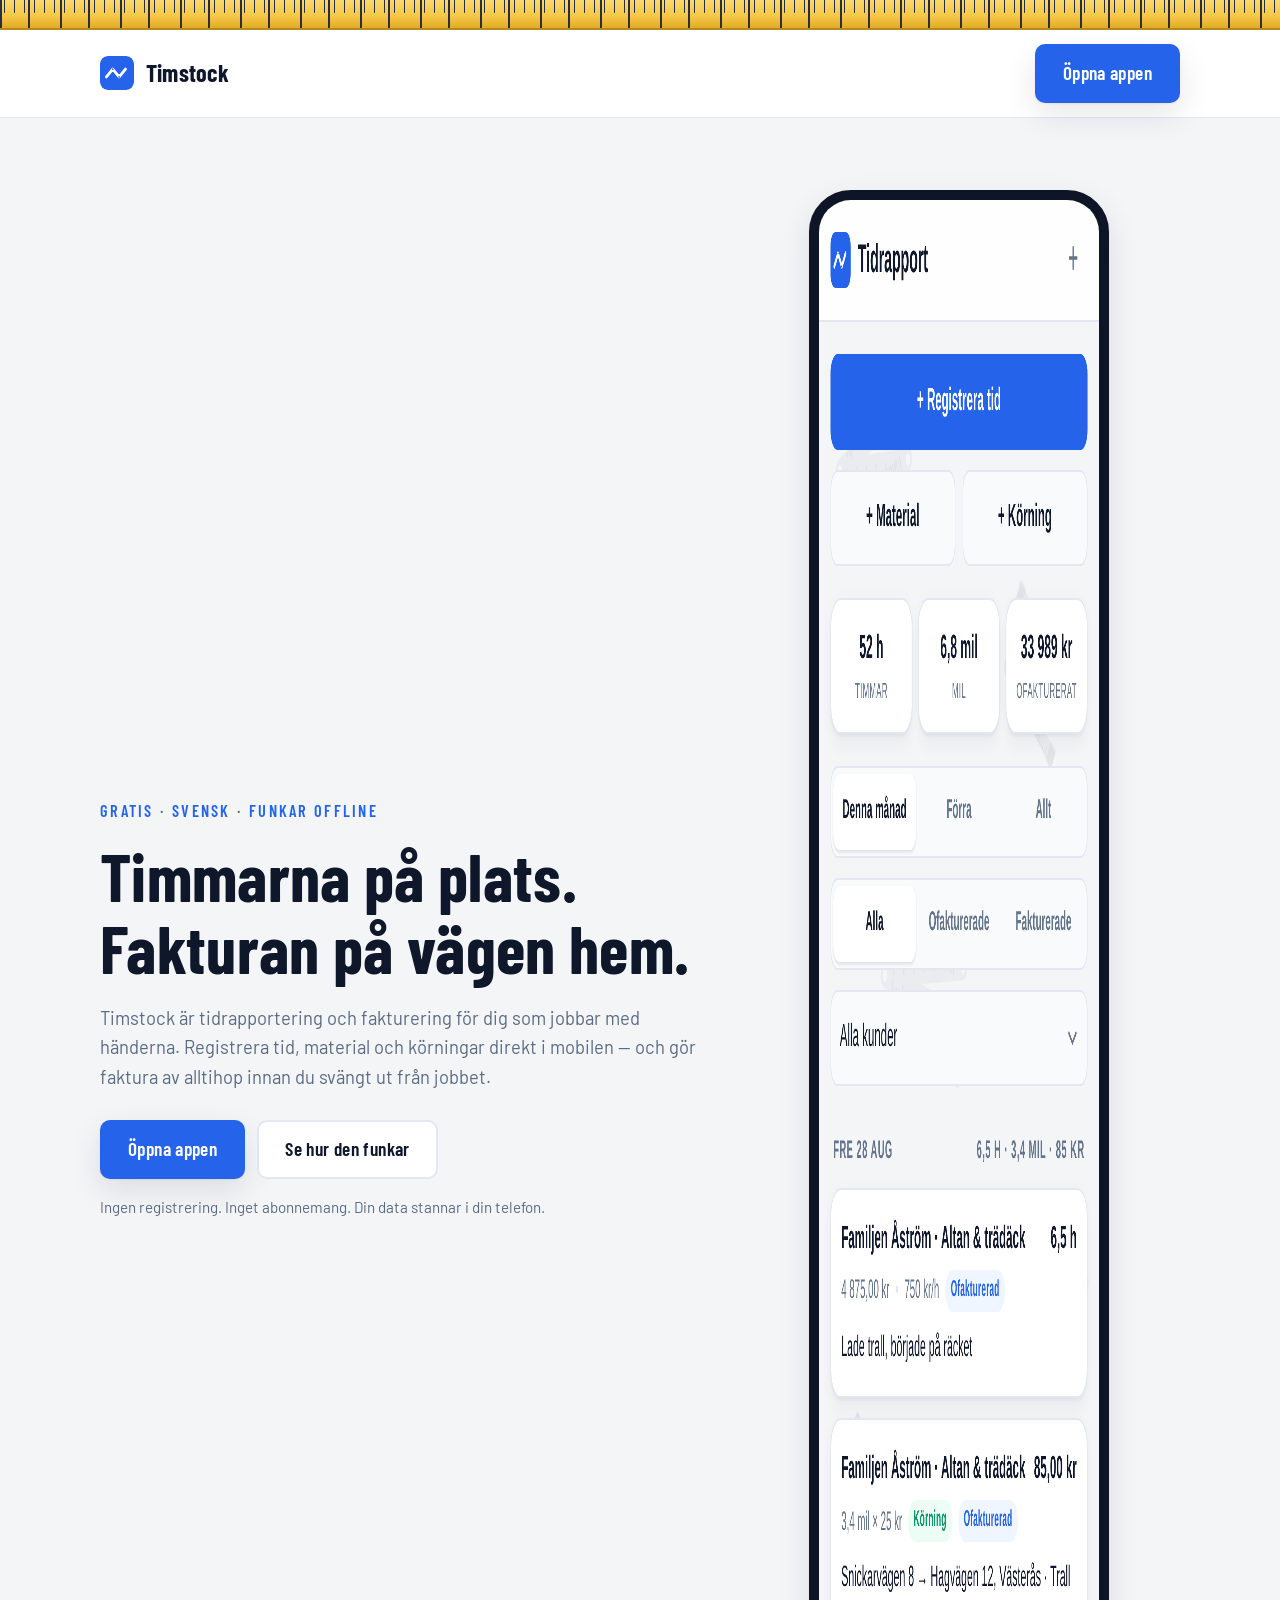
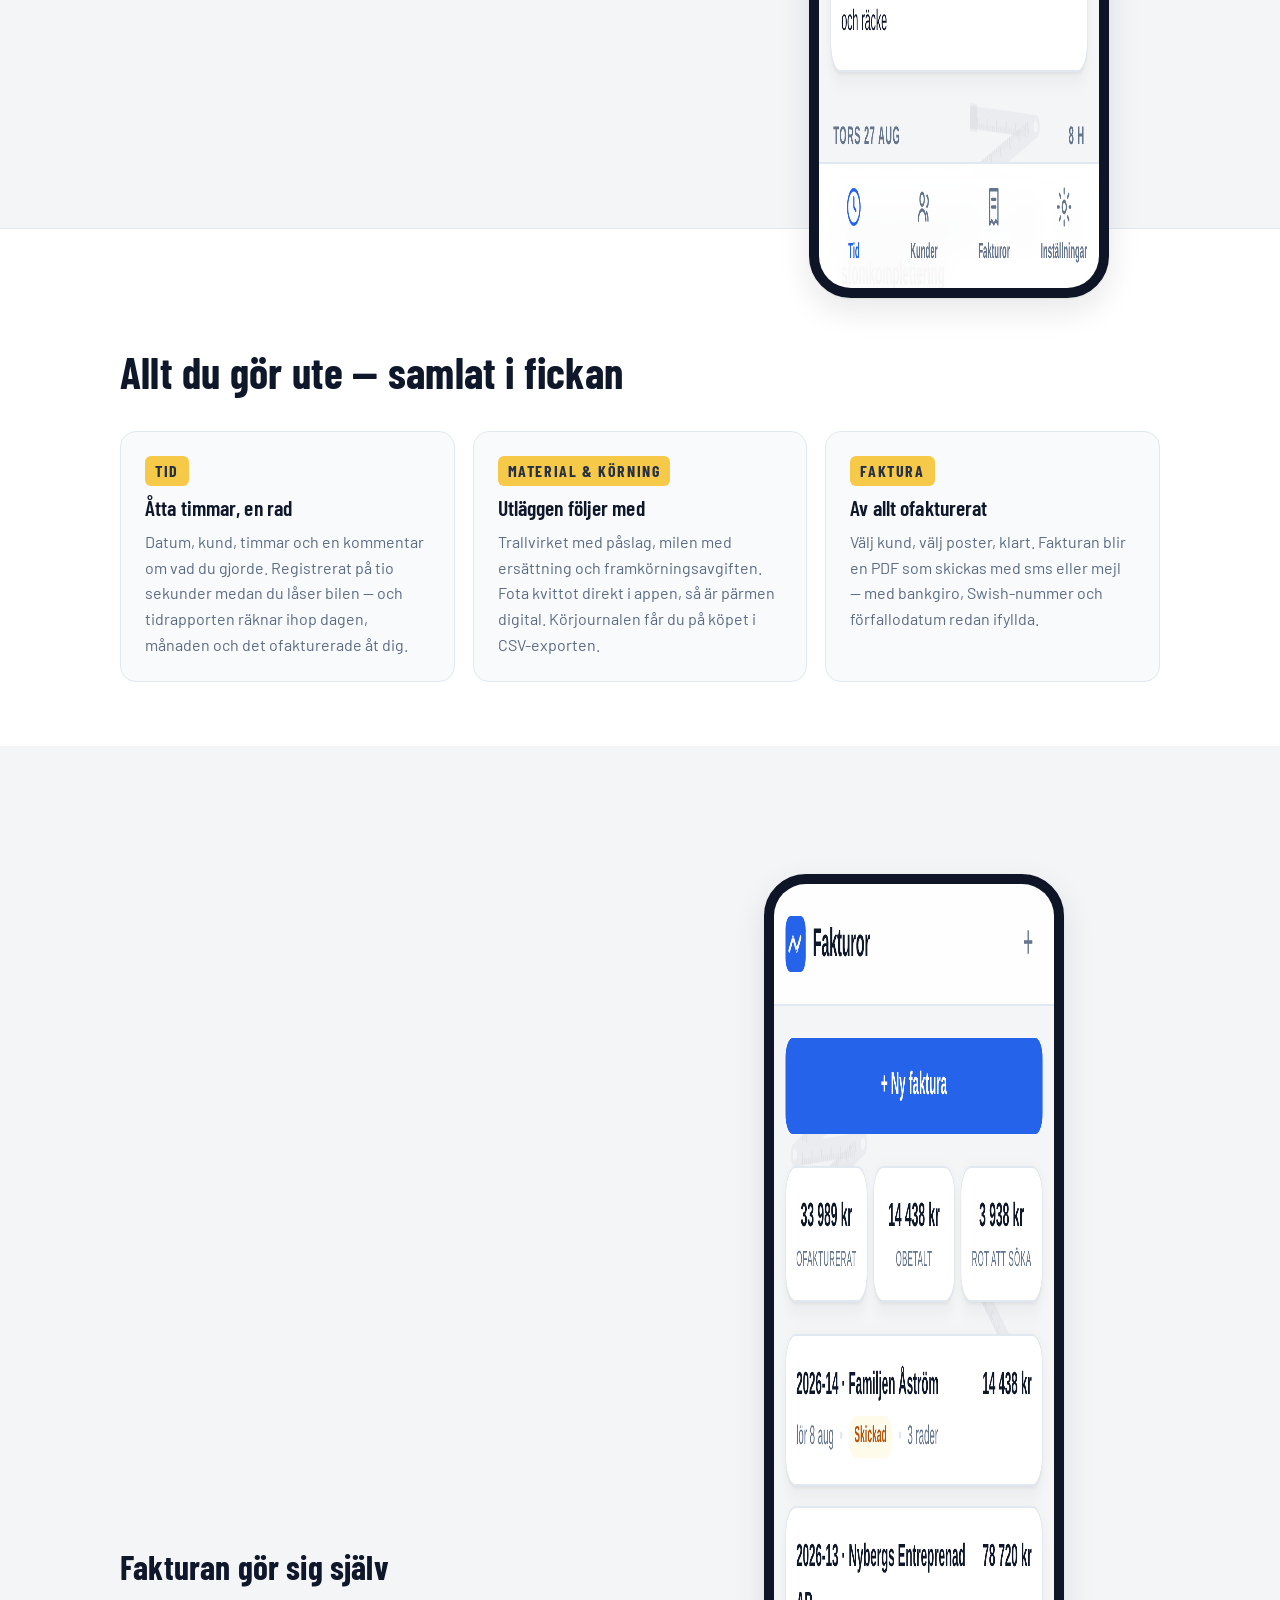
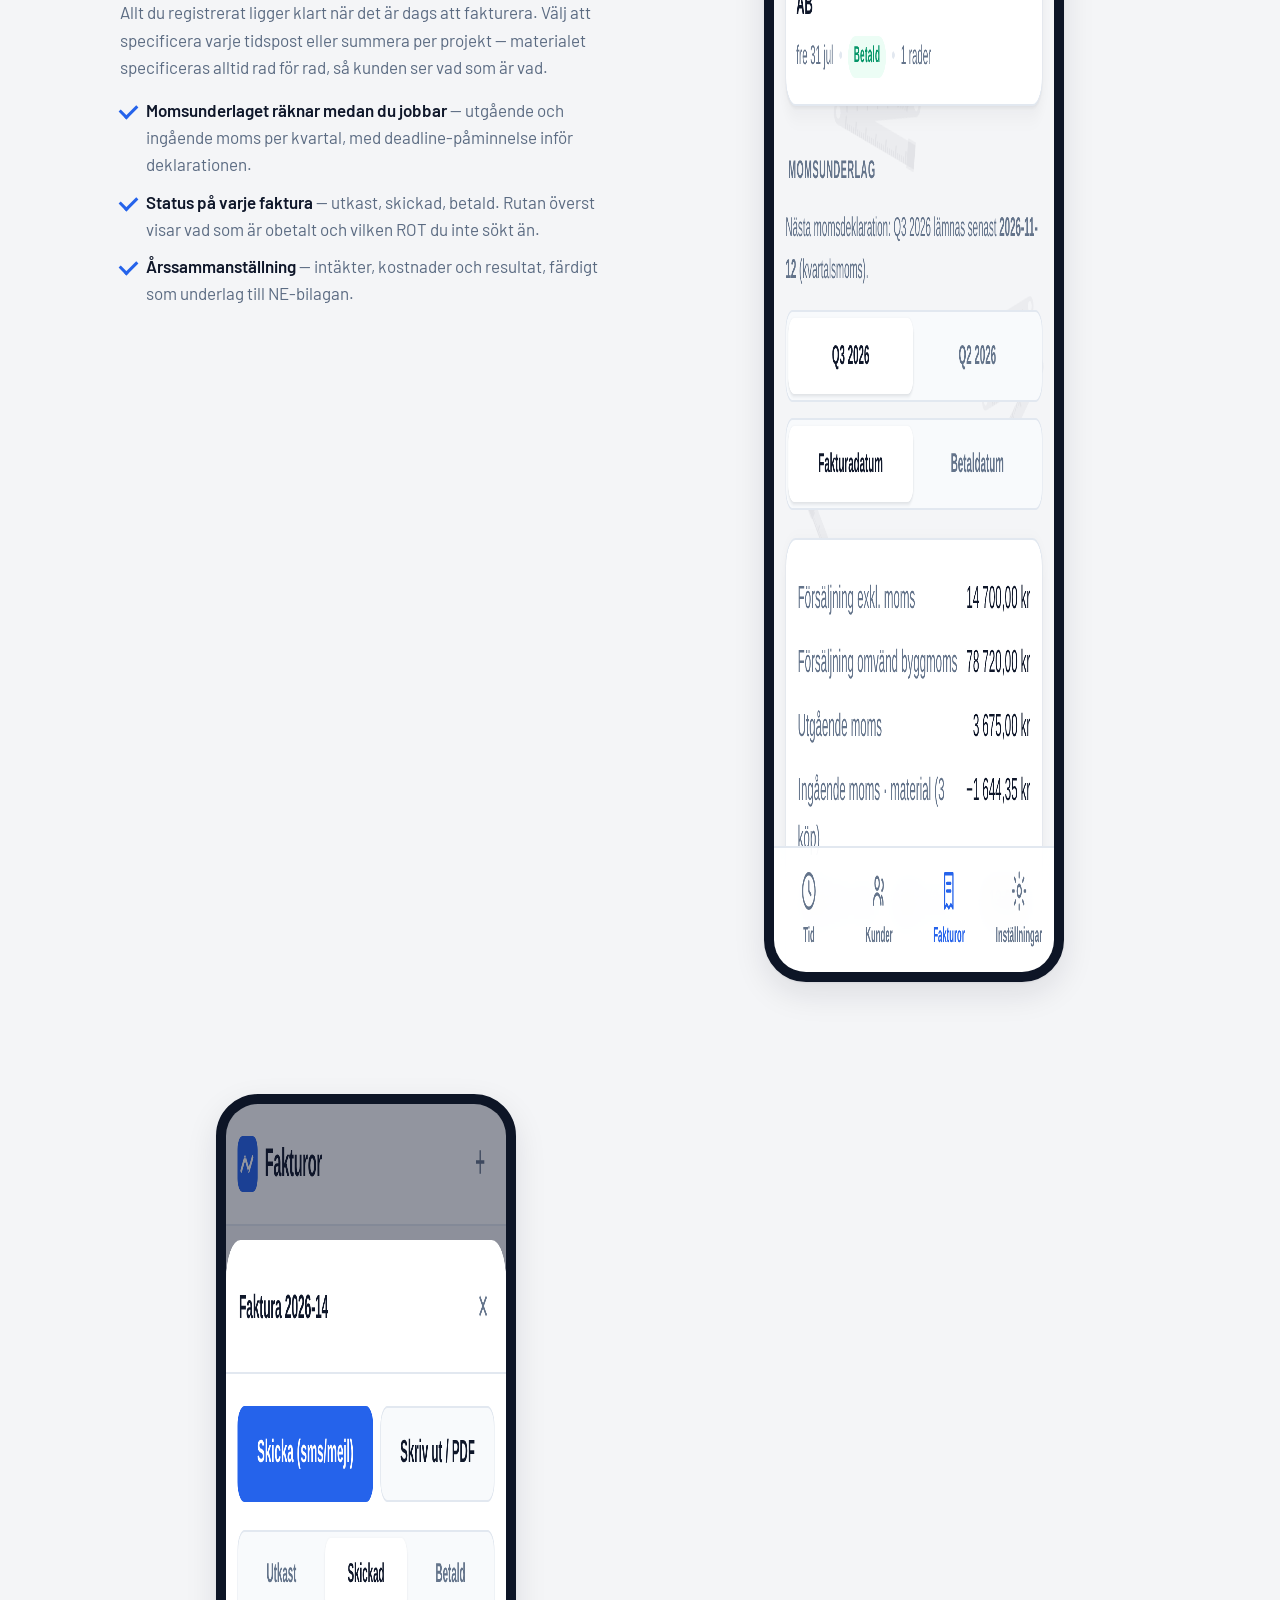
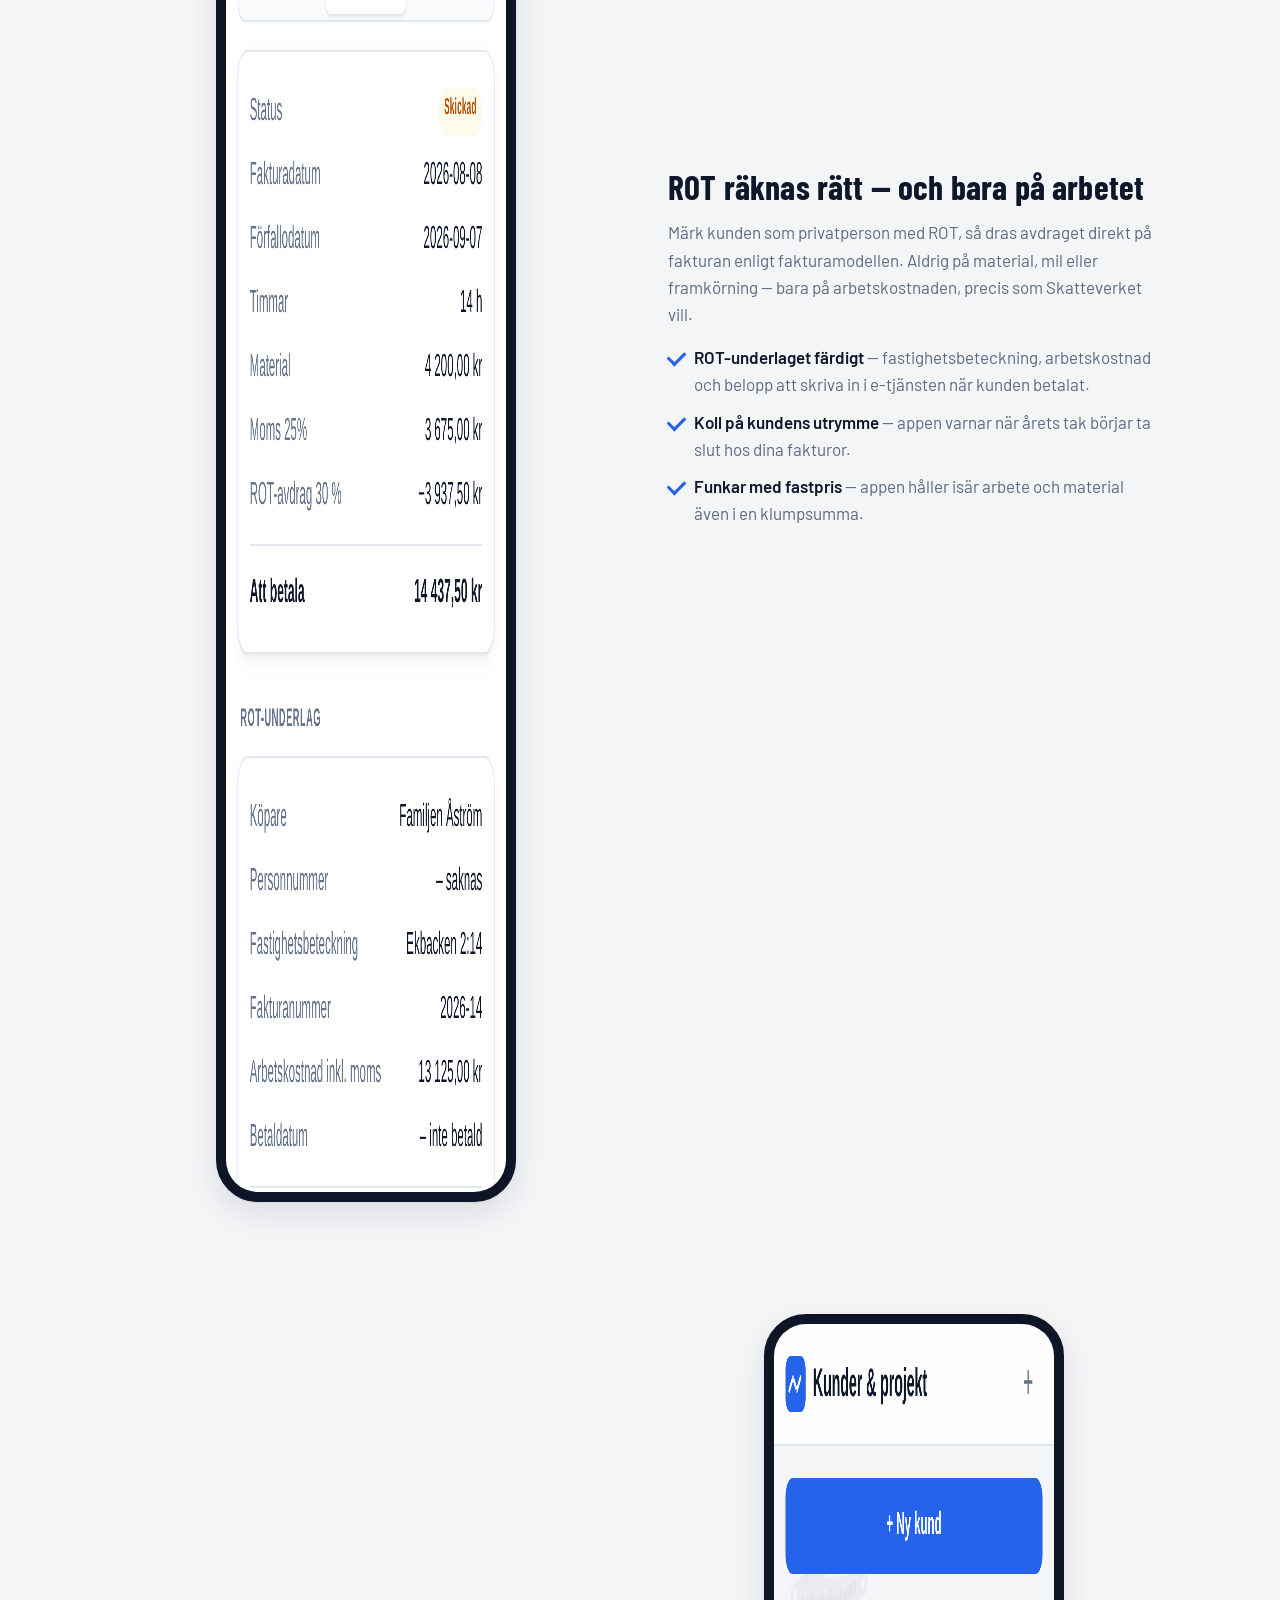
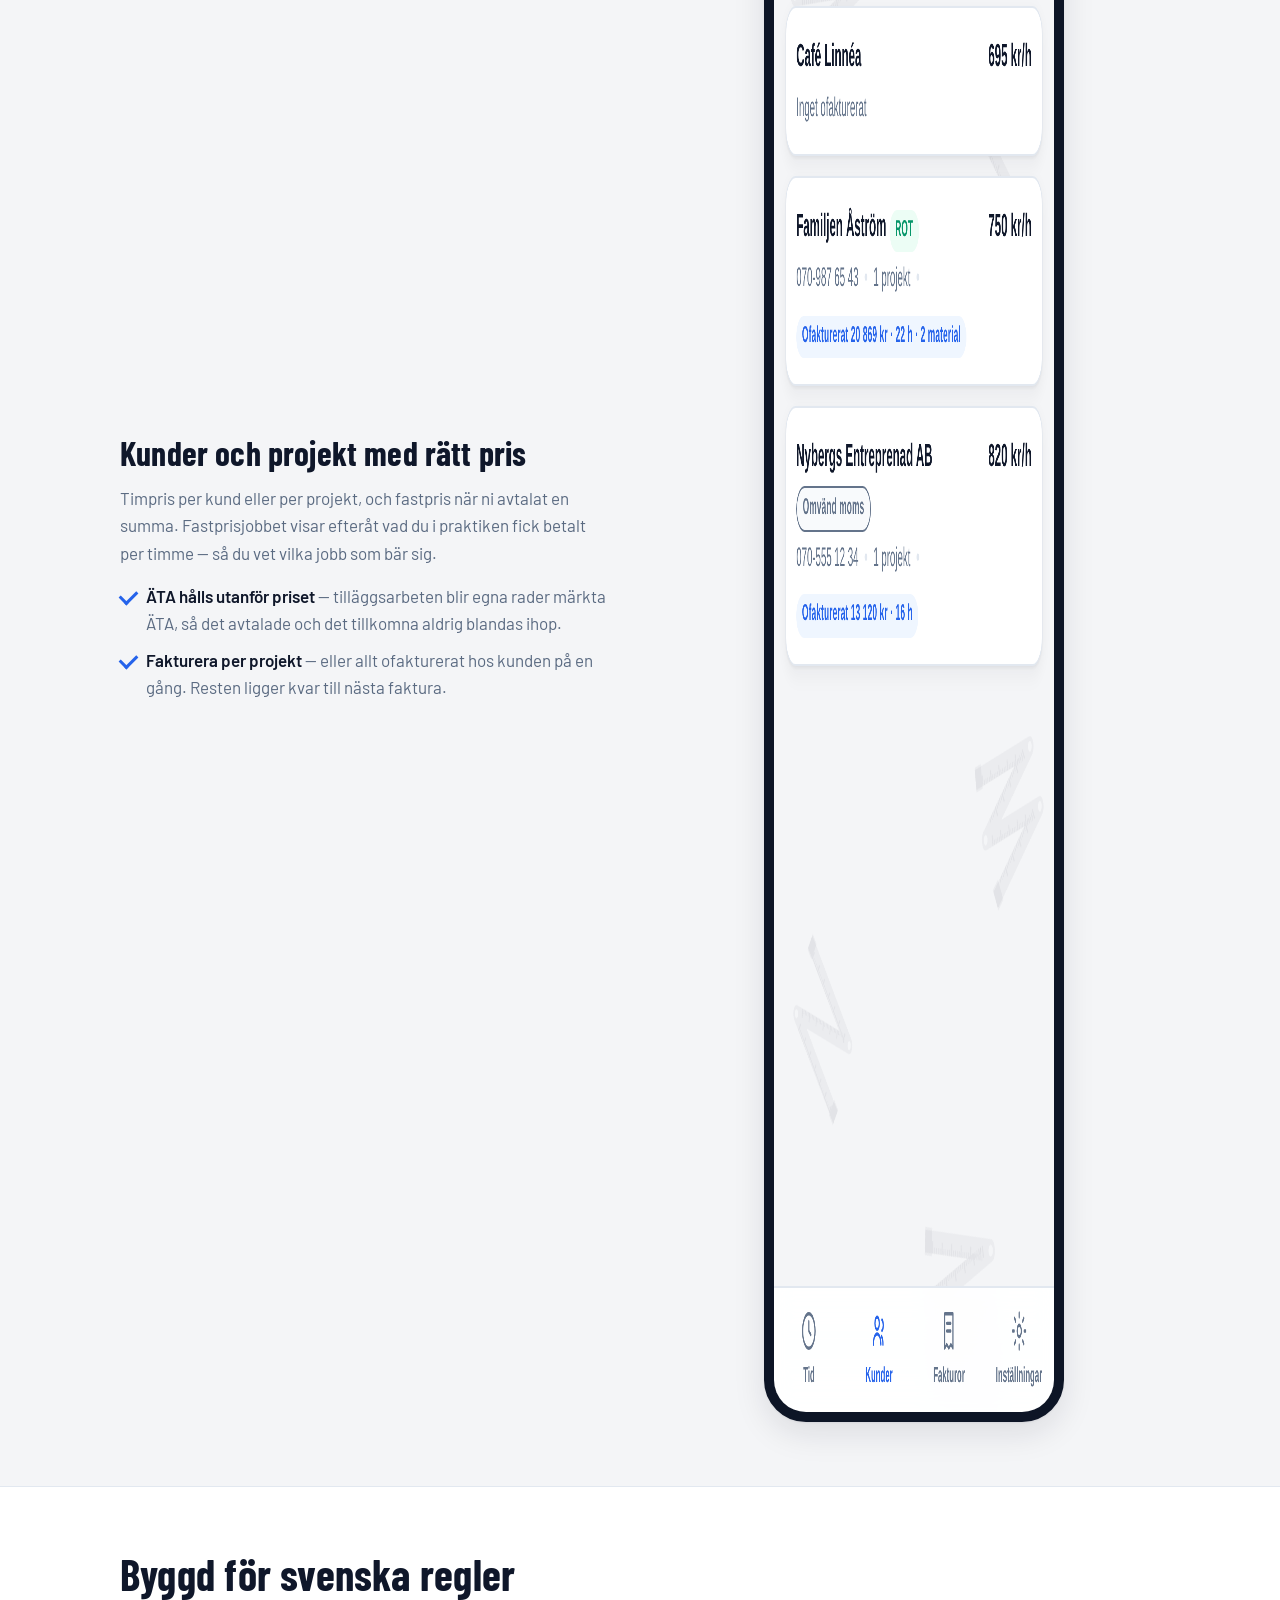
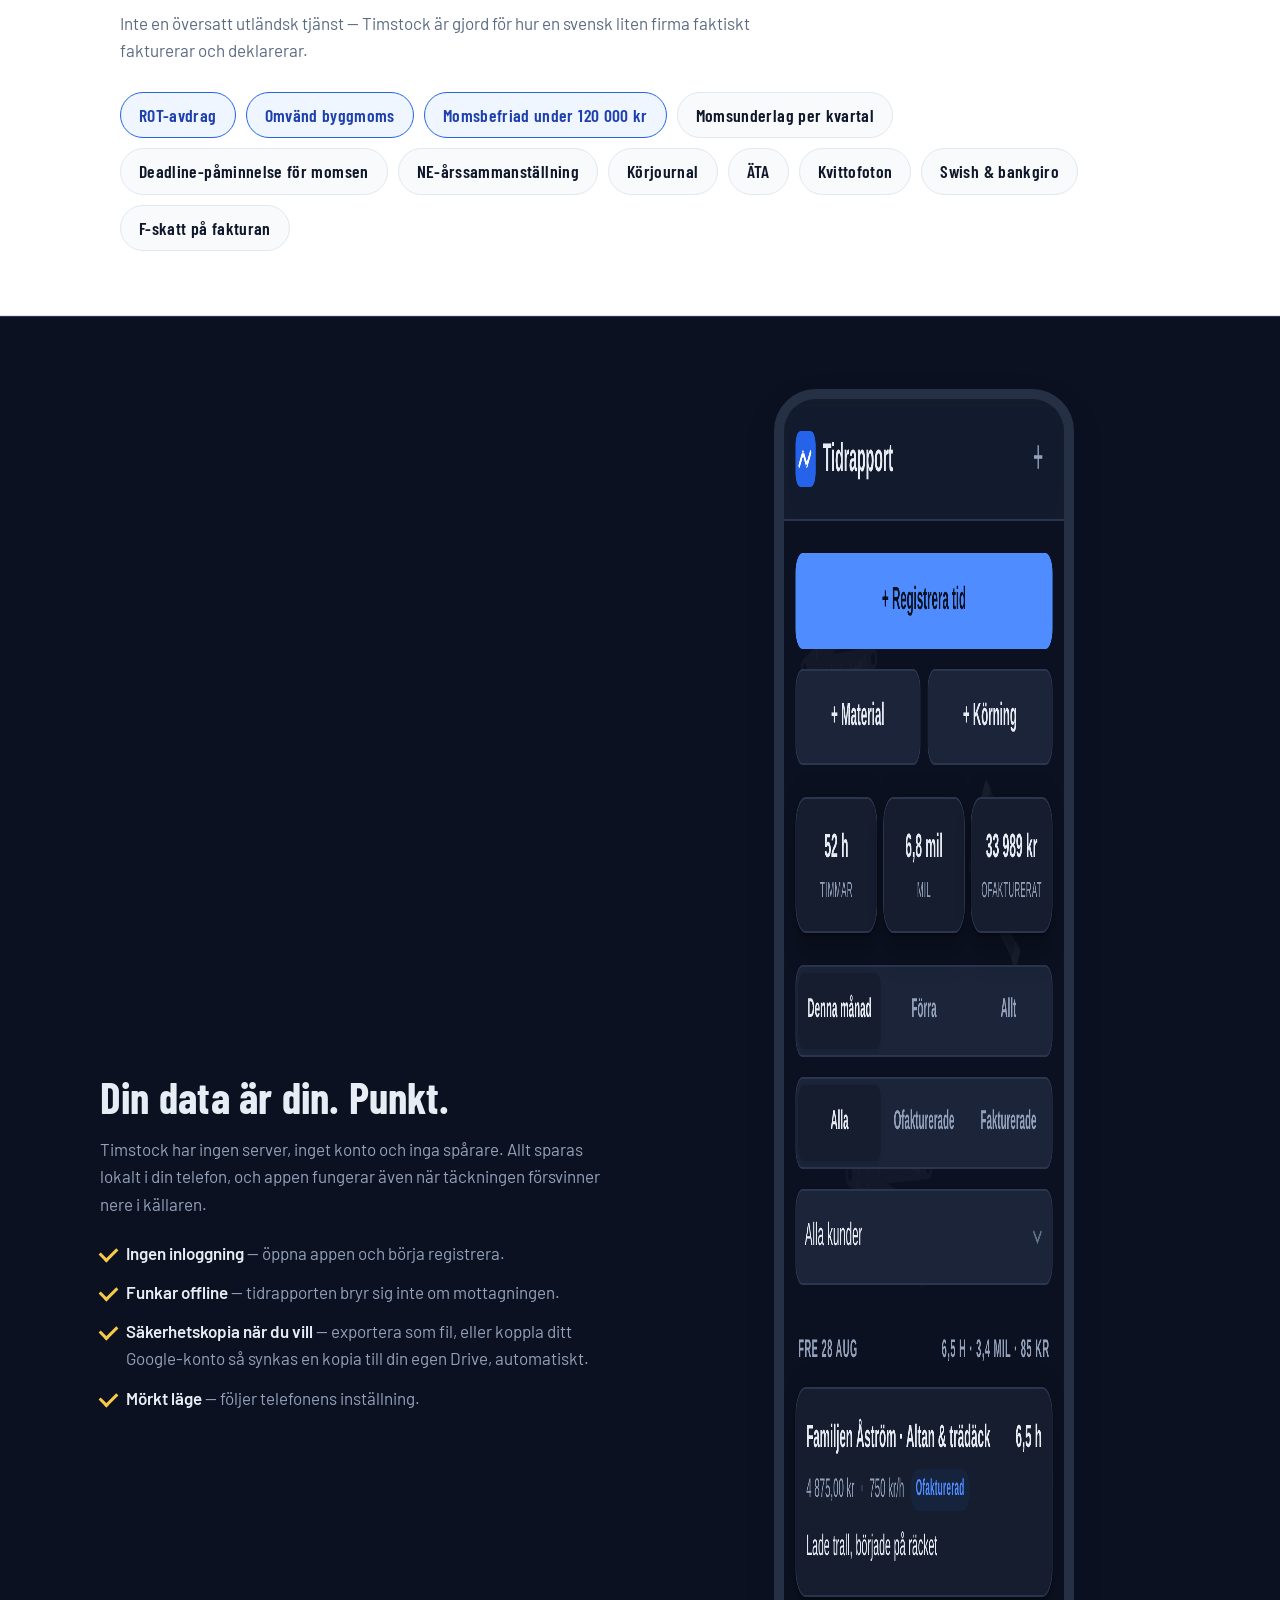
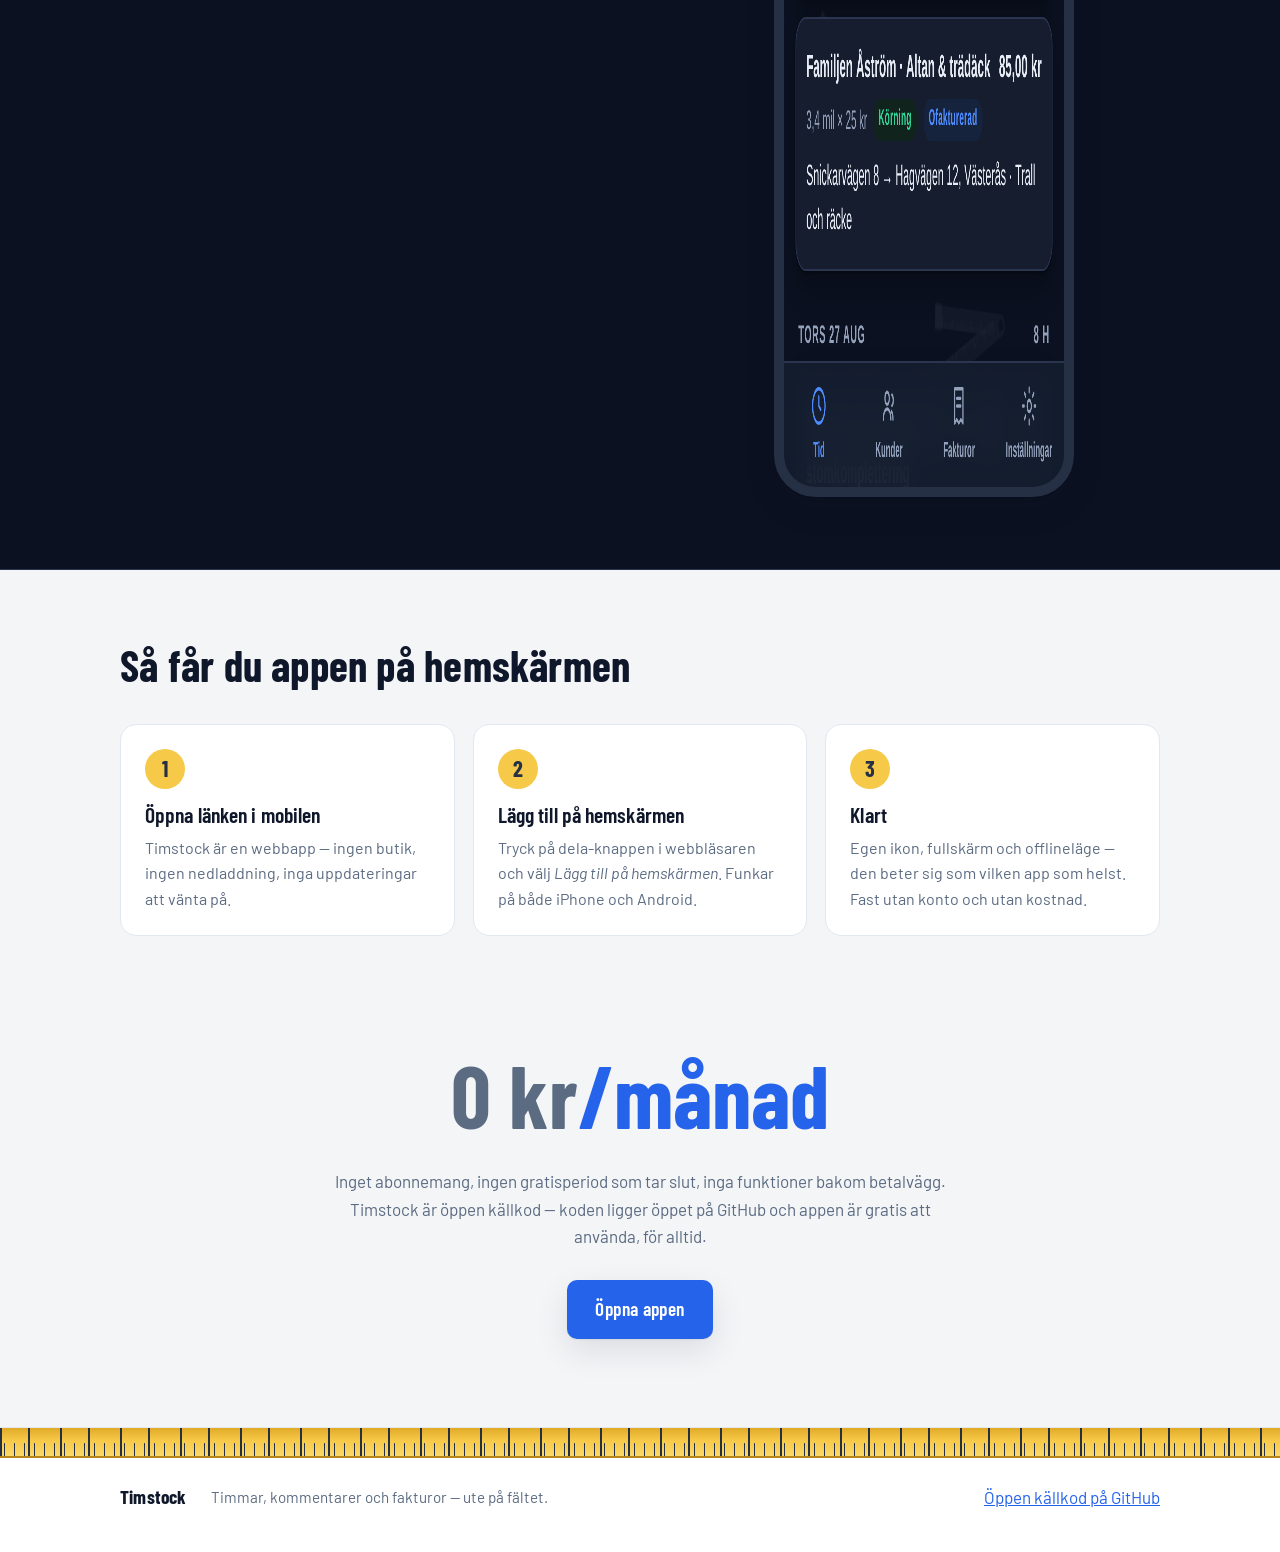
==== marknad/index.html @ a49c4c74 "Marknadssida med skarmdumpar och delningsbild Reklamsida i marknad/ med riktiga skarmdumpar av appen" ====
<!DOCTYPE html>
<html lang="sv">
<head>
<meta charset="utf-8">
<meta name="viewport" content="width=device-width, initial-scale=1">
<meta name="description" content="Timstock — gratis tidrapportering och fakturering för hantverkare. Tid, material, körningar och fakturor med ROT och omvänd byggmoms. Ingen server, ingen registrering.">
<!-- Byt till absolut URL när sidan hostas, t.ex. https://dittnamn.github.io/timstock/marknad/bilder/og.png -->
<meta property="og:title" content="Timstock — timmarna på plats, fakturan på vägen hem">
<meta property="og:description" content="Gratis tidrapportering och fakturering för hantverkare. ROT, omvänd byggmoms och momsunderlag inbyggt. Din data stannar hos dig.">
<meta property="og:image" content="bilder/og.png">
<title>Timstock — tid och faktura för hantverkare</title>
<link rel="icon" href="../icon.svg" type="image/svg+xml">
<link rel="stylesheet" href="https://fonts.googleapis.com/css2?family=Barlow+Condensed:wght@500;600;700&family=Barlow:ital,wght@0,400;0,500;0,600;1,400&display=swap">
<style>
:root {
  --paper: #f4f5f7;
  --surface: #ffffff;
  --surface-2: #f8fafc;
  --border: #e2e8f0;
  --ink: #0f172a;
  --muted: #5b6b82;
  --accent: #2563eb;
  --accent-deep: #1e40af;
  --accent-ink: #ffffff;
  --accent-soft: #eff6ff;
  --rule: #f7c948;      /* tumstocksgult */
  --rule-ink: #253045;  /* graderingen på tumstocken */
  --band: #0b1120;      /* mörka bandet, samma i båda teman */
  --band-ink: #e7ecf5;
  --band-muted: #93a1bb;
  --band-border: #2a3550;
  --shadow: 0 1px 2px rgba(15,23,42,.06), 0 12px 32px rgba(15,23,42,.10);
}
@media (prefers-color-scheme: dark) {
  :root:not([data-theme="light"]) {
    --paper: #0b1120;
    --surface: #151d2e;
    --surface-2: #1b2438;
    --border: #2a3550;
    --ink: #e7ecf5;
    --muted: #93a1bb;
    --accent: #4f8cff;
    --accent-deep: #7faaff;
    --accent-ink: #06101f;
    --accent-soft: #16233d;
    --shadow: 0 1px 2px rgba(0,0,0,.4), 0 12px 32px rgba(0,0,0,.35);
  }
}
:root[data-theme="dark"] {
  --paper: #0b1120;
  --surface: #151d2e;
  --surface-2: #1b2438;
  --border: #2a3550;
  --ink: #e7ecf5;
  --muted: #93a1bb;
  --accent: #4f8cff;
  --accent-deep: #7faaff;
  --accent-ink: #06101f;
  --accent-soft: #16233d;
  --shadow: 0 1px 2px rgba(0,0,0,.4), 0 12px 32px rgba(0,0,0,.35);
}

* { box-sizing: border-box; }
html { scroll-behavior: smooth; }
body {
  margin: 0;
  background: var(--paper);
  color: var(--ink);
  font: 17px/1.6 "Barlow", -apple-system, "Segoe UI", Roboto, "Helvetica Neue", Arial, sans-serif;
  -webkit-font-smoothing: antialiased;
}
img { max-width: 100%; display: block; }
a { color: var(--accent); }

h1, h2, h3 {
  font-family: "Barlow Condensed", "Arial Narrow", sans-serif;
  line-height: 1.08;
  letter-spacing: .005em;
  margin: 0;
  text-wrap: balance;
}
h1 { font-size: clamp(2.6rem, 7vw, 4.2rem); font-weight: 700; }
h2 { font-size: clamp(1.9rem, 4.5vw, 2.7rem); font-weight: 700; }
h3 { font-size: 1.35rem; font-weight: 600; }
p { margin: 0; }

.wrap { max-width: 1080px; margin: 0 auto; padding: 0 20px; }

/* Tumstocken: gult band med gradering — mm-streck, längre var femte, längst var tionde. */
.rule {
  height: 30px;
  background:
    repeating-linear-gradient(90deg, var(--rule-ink) 0 2px, transparent 2px 60px),
    repeating-linear-gradient(90deg, transparent 0 28px, var(--rule-ink) 28px 30px, transparent 30px 60px),
    repeating-linear-gradient(90deg, transparent 0 4px, var(--rule-ink) 4px 5px, transparent 5px 10px),
    linear-gradient(180deg, #fbd968, var(--rule) 55%, #e0ab27);
  background-size: auto 100%, auto 100%, auto 46%, auto 100%;
  background-repeat: repeat-x;
  background-position: 0 0, 0 0, 0 0, 0 0;
  border-bottom: 2px solid #b8871a;
}
.rule.flip { transform: scaleY(-1); border-bottom: 0; border-top: 2px solid #b8871a; }

/* ---------- Sidhuvud ---------- */
.top { border-bottom: 1px solid var(--border); background: var(--surface); }
.top-row { display: flex; align-items: center; gap: 12px; padding: 14px 0; }
.top-row img { width: 34px; height: 34px; border-radius: 8px; }
.brand {
  font-family: "Barlow Condensed", sans-serif;
  font-size: 1.5rem; font-weight: 700; letter-spacing: .01em;
}
.top-row .btn { margin-left: auto; }

/* ---------- Knappar ---------- */
.btn {
  display: inline-block;
  font-family: "Barlow Condensed", sans-serif;
  font-size: 1.2rem; font-weight: 600; letter-spacing: .02em;
  padding: 12px 26px;
  border-radius: 10px;
  border: 2px solid transparent;
  text-decoration: none;
  transition: transform .12s ease, box-shadow .12s ease;
}
.btn:hover { transform: translateY(-1px); }
.btn:focus-visible { outline: 3px solid var(--rule); outline-offset: 2px; }
.btn-primary { background: var(--accent); color: var(--accent-ink); box-shadow: var(--shadow); }
.btn-ghost { border-color: var(--border); color: var(--ink); background: var(--surface); }

/* ---------- Hjälte ---------- */
.hero-grid {
  display: grid; gap: 40px; align-items: center;
  padding: 56px 0 24px;
}
@media (min-width: 880px) {
  .hero-grid { grid-template-columns: 1.15fr .85fr; padding: 72px 0 0; }
}
.eyebrow {
  font-family: "Barlow Condensed", sans-serif;
  font-weight: 600; font-size: 1.02rem; letter-spacing: .14em;
  text-transform: uppercase; color: var(--accent);
  margin-bottom: 14px;
}
.eyebrow .dot { color: var(--muted); padding: 0 6px; }
.hero p.lead { margin: 20px 0 28px; font-size: 1.15rem; color: var(--muted); max-width: 34em; }
.hero .cta { display: flex; flex-wrap: wrap; gap: 12px; align-items: center; }
.smallprint { margin-top: 16px; font-size: .95rem; color: var(--muted); }

/* Telefonram */
.phone {
  width: min(300px, 78vw);
  border-radius: 42px;
  border: 10px solid #0d1526;
  background: #0d1526;
  box-shadow: var(--shadow);
  overflow: hidden;
  margin: 0 auto;
}
.phone img { width: 100%; }
.hero .phone { position: relative; z-index: 2; margin-bottom: -70px; }
@media (max-width: 879px) { .hero .phone { margin-bottom: -50px; } }

/* ---------- Tre kort ---------- */
.trio { background: var(--surface); border-top: 1px solid var(--border); padding: 120px 0 64px; }
.trio-grid { display: grid; gap: 18px; margin-top: 36px; }
@media (min-width: 720px) { .trio-grid { grid-template-columns: repeat(3, 1fr); } }
.card {
  background: var(--surface-2);
  border: 1px solid var(--border);
  border-radius: 16px;
  padding: 24px;
  display: grid; gap: 10px; align-content: start;
}
.card .num {
  font-family: "Barlow Condensed", sans-serif;
  font-weight: 700; font-size: 1rem; letter-spacing: .1em;
  color: var(--rule-ink);
  background: var(--rule);
  border-radius: 6px;
  padding: 2px 10px;
  width: max-content;
}
.card p { color: var(--muted); font-size: 1rem; }

/* ---------- Funktionsblock ---------- */
.features { padding: 72px 0 8px; }
.feature {
  display: grid; gap: 32px; align-items: center;
  padding: 40px 0;
}
@media (min-width: 880px) {
  .feature { grid-template-columns: 1fr 1fr; gap: 56px; padding: 56px 0; }
  .feature.swap .feature-copy { order: 2; }
}
.feature h3 { font-size: clamp(1.6rem, 3.5vw, 2.1rem); font-weight: 700; }
.feature p { margin-top: 14px; color: var(--muted); }
.feature ul { margin: 16px 0 0; padding: 0; list-style: none; display: grid; gap: 10px; }
.feature li { padding-left: 26px; position: relative; color: var(--muted); }
.feature li strong { color: var(--ink); font-weight: 600; }
.feature li::before {
  content: "";
  position: absolute; left: 0; top: .42em;
  width: 14px; height: 8px;
  border-left: 3px solid var(--accent);
  border-bottom: 3px solid var(--accent);
  transform: rotate(-45deg);
}

/* ---------- Regel-chips ---------- */
.rules-strip { background: var(--surface); border-top: 1px solid var(--border); border-bottom: 1px solid var(--border); padding: 64px 0; }
.rules-strip p.sub { color: var(--muted); margin-top: 12px; max-width: 40em; }
.chips { display: flex; flex-wrap: wrap; gap: 10px; margin-top: 28px; }
.chip {
  font-family: "Barlow Condensed", sans-serif;
  font-size: 1.1rem; font-weight: 600; letter-spacing: .02em;
  border: 1.5px solid var(--border);
  background: var(--surface-2);
  border-radius: 999px;
  padding: 8px 18px;
}
.chip.hot { background: var(--accent-soft); border-color: var(--accent); color: var(--accent-deep); }

/* ---------- Mörka bandet: integritet ---------- */
.band {
  background: var(--band); color: var(--band-ink); overflow: hidden;
  border-top: 1px solid var(--band-border); border-bottom: 1px solid var(--band-border);
}
.band-grid { display: grid; gap: 40px; align-items: center; padding: 72px 0; }
@media (min-width: 880px) { .band-grid { grid-template-columns: 1fr 1fr; gap: 56px; } }
.band h2 { color: var(--band-ink); }
.band p { color: var(--band-muted); margin-top: 16px; }
.band ul { margin: 22px 0 0; padding: 0; list-style: none; display: grid; gap: 12px; }
.band li { padding-left: 26px; position: relative; color: var(--band-muted); }
.band li strong { color: var(--band-ink); font-weight: 600; }
.band li::before {
  content: "";
  position: absolute; left: 0; top: .42em;
  width: 14px; height: 8px;
  border-left: 3px solid var(--rule);
  border-bottom: 3px solid var(--rule);
  transform: rotate(-45deg);
}
.band .phone { border-color: #253045; background: #253045; }

/* ---------- Installation ---------- */
.install { padding: 72px 0; }
.steps { display: grid; gap: 18px; margin-top: 36px; counter-reset: steg; }
@media (min-width: 720px) { .steps { grid-template-columns: repeat(3, 1fr); } }
.step {
  counter-increment: steg;
  background: var(--surface);
  border: 1px solid var(--border);
  border-radius: 16px;
  padding: 24px;
}
.step::before {
  content: counter(steg);
  display: grid; place-items: center;
  width: 40px; height: 40px;
  border-radius: 50%;
  background: var(--rule);
  color: var(--rule-ink);
  font-family: "Barlow Condensed", sans-serif;
  font-size: 1.4rem; font-weight: 700;
  margin-bottom: 14px;
}
.step h3 { margin-bottom: 8px; }
.step p { color: var(--muted); font-size: 1rem; }

/* ---------- Pris ---------- */
.price { text-align: center; padding: 24px 0 88px; }
.price .big {
  font-family: "Barlow Condensed", sans-serif;
  font-size: clamp(3.4rem, 10vw, 5.5rem); font-weight: 700; line-height: 1;
}
.price .big span { color: var(--accent); }
.price p { color: var(--muted); max-width: 36em; margin: 18px auto 30px; }

/* ---------- Sidfot ---------- */
footer { border-top: 1px solid var(--border); background: var(--surface); padding: 0 0 40px; }
.foot-row { display: flex; flex-wrap: wrap; gap: 10px 24px; align-items: center; }
.foot-row .brand { font-size: 1.2rem; }
footer p { color: var(--muted); font-size: .95rem; }
footer .git { margin-left: auto; }

@media (prefers-reduced-motion: reduce) {
  html { scroll-behavior: auto; }
  .btn { transition: none; }
}
</style>
</head>
<body>

<div class="rule" aria-hidden="true"></div>

<header class="top">
  <div class="wrap top-row">
    <img src="../icon.svg" alt="">
    <span class="brand">Timstock</span>
    <a class="btn btn-primary" href="../index.html">Öppna appen</a>
  </div>
</header>

<section class="hero">
  <div class="wrap hero-grid">
    <div>
      <p class="eyebrow">Gratis<span class="dot">·</span>Svensk<span class="dot">·</span>Funkar offline</p>
      <h1>Timmarna på plats.<br>Fakturan på vägen hem.</h1>
      <p class="lead">Timstock är tidrapportering och fakturering för dig som jobbar
      med händerna. Registrera tid, material och körningar direkt i mobilen —
      och gör faktura av alltihop innan du svängt ut från jobbet.</p>
      <div class="cta">
        <a class="btn btn-primary" href="../index.html">Öppna appen</a>
        <a class="btn btn-ghost" href="#funktioner">Se hur den funkar</a>
      </div>
      <p class="smallprint">Ingen registrering. Inget abonnemang. Din data stannar i din telefon.</p>
    </div>
    <div class="phone">
      <img src="bilder/tidrapport.png" alt="Tidrapporten i Timstock: dagens poster med timmar, körning och summeringar" width="780" height="1688">
    </div>
  </div>
</section>

<section class="trio" id="funktioner">
  <div class="wrap">
    <h2>Allt du gör ute — samlat i fickan</h2>
    <div class="trio-grid">
      <div class="card">
        <span class="num">TID</span>
        <h3>Åtta timmar, en rad</h3>
        <p>Datum, kund, timmar och en kommentar om vad du gjorde. Registrerat på
        tio sekunder medan du låser bilen — och tidrapporten räknar ihop dagen,
        månaden och det ofakturerade åt dig.</p>
      </div>
      <div class="card">
        <span class="num">MATERIAL &amp; KÖRNING</span>
        <h3>Utläggen följer med</h3>
        <p>Trallvirket med påslag, milen med ersättning och framkörningsavgiften.
        Fota kvittot direkt i appen, så är pärmen digital. Körjournalen får du
        på köpet i CSV-exporten.</p>
      </div>
      <div class="card">
        <span class="num">FAKTURA</span>
        <h3>Av allt ofakturerat</h3>
        <p>Välj kund, välj poster, klart. Fakturan blir en PDF som skickas med
        sms eller mejl — med bankgiro, Swish-nummer och förfallodatum redan
        ifyllda.</p>
      </div>
    </div>
  </div>
</section>

<section class="features">
  <div class="wrap">

    <div class="feature">
      <div class="feature-copy">
        <h3>Fakturan gör sig själv</h3>
        <p>Allt du registrerat ligger klart när det är dags att fakturera. Välj
        att specificera varje tidspost eller summera per projekt — materialet
        specificeras alltid rad för rad, så kunden ser vad som är vad.</p>
        <ul>
          <li><strong>Momsunderlaget räknar medan du jobbar</strong> — utgående och
          ingående moms per kvartal, med deadline-påminnelse inför deklarationen.</li>
          <li><strong>Status på varje faktura</strong> — utkast, skickad, betald.
          Rutan överst visar vad som är obetalt och vilken ROT du inte sökt än.</li>
          <li><strong>Årssammanställning</strong> — intäkter, kostnader och resultat,
          färdigt som underlag till NE-bilagan.</li>
        </ul>
      </div>
      <div class="phone">
        <img src="bilder/fakturor.png" alt="Fakturalistan i Timstock med status, obetalt och momsunderlag per kvartal" width="780" height="1688">
      </div>
    </div>

    <div class="feature swap">
      <div class="feature-copy">
        <h3>ROT räknas rätt — och bara på arbetet</h3>
        <p>Märk kunden som privatperson med ROT, så dras avdraget direkt på
        fakturan enligt fakturamodellen. Aldrig på material, mil eller
        framkörning — bara på arbetskostnaden, precis som Skatteverket vill.</p>
        <ul>
          <li><strong>ROT-underlaget färdigt</strong> — fastighetsbeteckning,
          arbetskostnad och belopp att skriva in i e-tjänsten när kunden betalat.</li>
          <li><strong>Koll på kundens utrymme</strong> — appen varnar när årets
          tak börjar ta slut hos dina fakturor.</li>
          <li><strong>Funkar med fastpris</strong> — appen håller isär arbete och
          material även i en klumpsumma.</li>
        </ul>
      </div>
      <div class="phone">
        <img src="bilder/faktura-rot.png" alt="En ROT-faktura i Timstock med avdraget som egen rad och färdigt ROT-underlag" width="780" height="1688">
      </div>
    </div>

    <div class="feature">
      <div class="feature-copy">
        <h3>Kunder och projekt med rätt pris</h3>
        <p>Timpris per kund eller per projekt, och fastpris när ni avtalat en
        summa. Fastprisjobbet visar efteråt vad du i praktiken fick betalt per
        timme — så du vet vilka jobb som bär sig.</p>
        <ul>
          <li><strong>ÄTA hålls utanför priset</strong> — tilläggsarbeten blir egna
          rader märkta ÄTA, så det avtalade och det tillkomna aldrig blandas ihop.</li>
          <li><strong>Fakturera per projekt</strong> — eller allt ofakturerat hos
          kunden på en gång. Resten ligger kvar till nästa faktura.</li>
        </ul>
      </div>
      <div class="phone">
        <img src="bilder/kunder.png" alt="Kundlistan i Timstock med timpris, ROT-märkning och ofakturerat per kund" width="780" height="1688">
      </div>
    </div>

  </div>
</section>

<section class="rules-strip">
  <div class="wrap">
    <h2>Byggd för svenska regler</h2>
    <p class="sub">Inte en översatt utländsk tjänst — Timstock är gjord för hur en
    svensk liten firma faktiskt fakturerar och deklarerar.</p>
    <div class="chips">
      <span class="chip hot">ROT-avdrag</span>
      <span class="chip hot">Omvänd byggmoms</span>
      <span class="chip hot">Momsbefriad under 120&nbsp;000&nbsp;kr</span>
      <span class="chip">Momsunderlag per kvartal</span>
      <span class="chip">Deadline-påminnelse för momsen</span>
      <span class="chip">NE-årssammanställning</span>
      <span class="chip">Körjournal</span>
      <span class="chip">ÄTA</span>
      <span class="chip">Kvittofoton</span>
      <span class="chip">Swish &amp; bankgiro</span>
      <span class="chip">F-skatt på fakturan</span>
    </div>
  </div>
</section>

<section class="band">
  <div class="wrap band-grid">
    <div>
      <h2>Din data är din. Punkt.</h2>
      <p>Timstock har ingen server, inget konto och inga spårare. Allt sparas
      lokalt i din telefon, och appen fungerar även när täckningen försvinner
      nere i källaren.</p>
      <ul>
        <li><strong>Ingen inloggning</strong> — öppna appen och börja registrera.</li>
        <li><strong>Funkar offline</strong> — tidrapporten bryr sig inte om mottagningen.</li>
        <li><strong>Säkerhetskopia när du vill</strong> — exportera som fil, eller koppla
        ditt Google-konto så synkas en kopia till din egen Drive, automatiskt.</li>
        <li><strong>Mörkt läge</strong> — följer telefonens inställning.</li>
      </ul>
    </div>
    <div class="phone">
      <img src="bilder/tidrapport-mork.png" alt="Timstock i mörkt läge" width="780" height="1688">
    </div>
  </div>
</section>

<section class="install" id="installera">
  <div class="wrap">
    <h2>Så får du appen på hemskärmen</h2>
    <div class="steps">
      <div class="step">
        <h3>Öppna länken i mobilen</h3>
        <p>Timstock är en webbapp — ingen butik, ingen nedladdning, inga
        uppdateringar att vänta på.</p>
      </div>
      <div class="step">
        <h3>Lägg till på hemskärmen</h3>
        <p>Tryck på dela-knappen i webbläsaren och välj
        <em>Lägg till på hemskärmen</em>. Funkar på både iPhone och Android.</p>
      </div>
      <div class="step">
        <h3>Klart</h3>
        <p>Egen ikon, fullskärm och offlineläge — den beter sig som vilken app
        som helst. Fast utan konto och utan kostnad.</p>
      </div>
    </div>
  </div>
</section>

<section class="price">
  <div class="wrap">
    <p class="big">0 kr<span>/månad</span></p>
    <p>Inget abonnemang, ingen gratisperiod som tar slut, inga funktioner bakom
    betalvägg. Timstock är öppen källkod — koden ligger öppet på GitHub och
    appen är gratis att använda, för alltid.</p>
    <a class="btn btn-primary" href="../index.html">Öppna appen</a>
  </div>
</section>

<footer>
  <div class="rule flip" aria-hidden="true"></div>
  <div class="wrap foot-row" style="padding-top:24px">
    <span class="brand">Timstock</span>
    <p>Timmar, kommentarer och fakturor — ute på fältet.</p>
    <a class="git" href="https://github.com/fille382/timstock">Öppen källkod på GitHub</a>
  </div>
</footer>

</body>
</html>
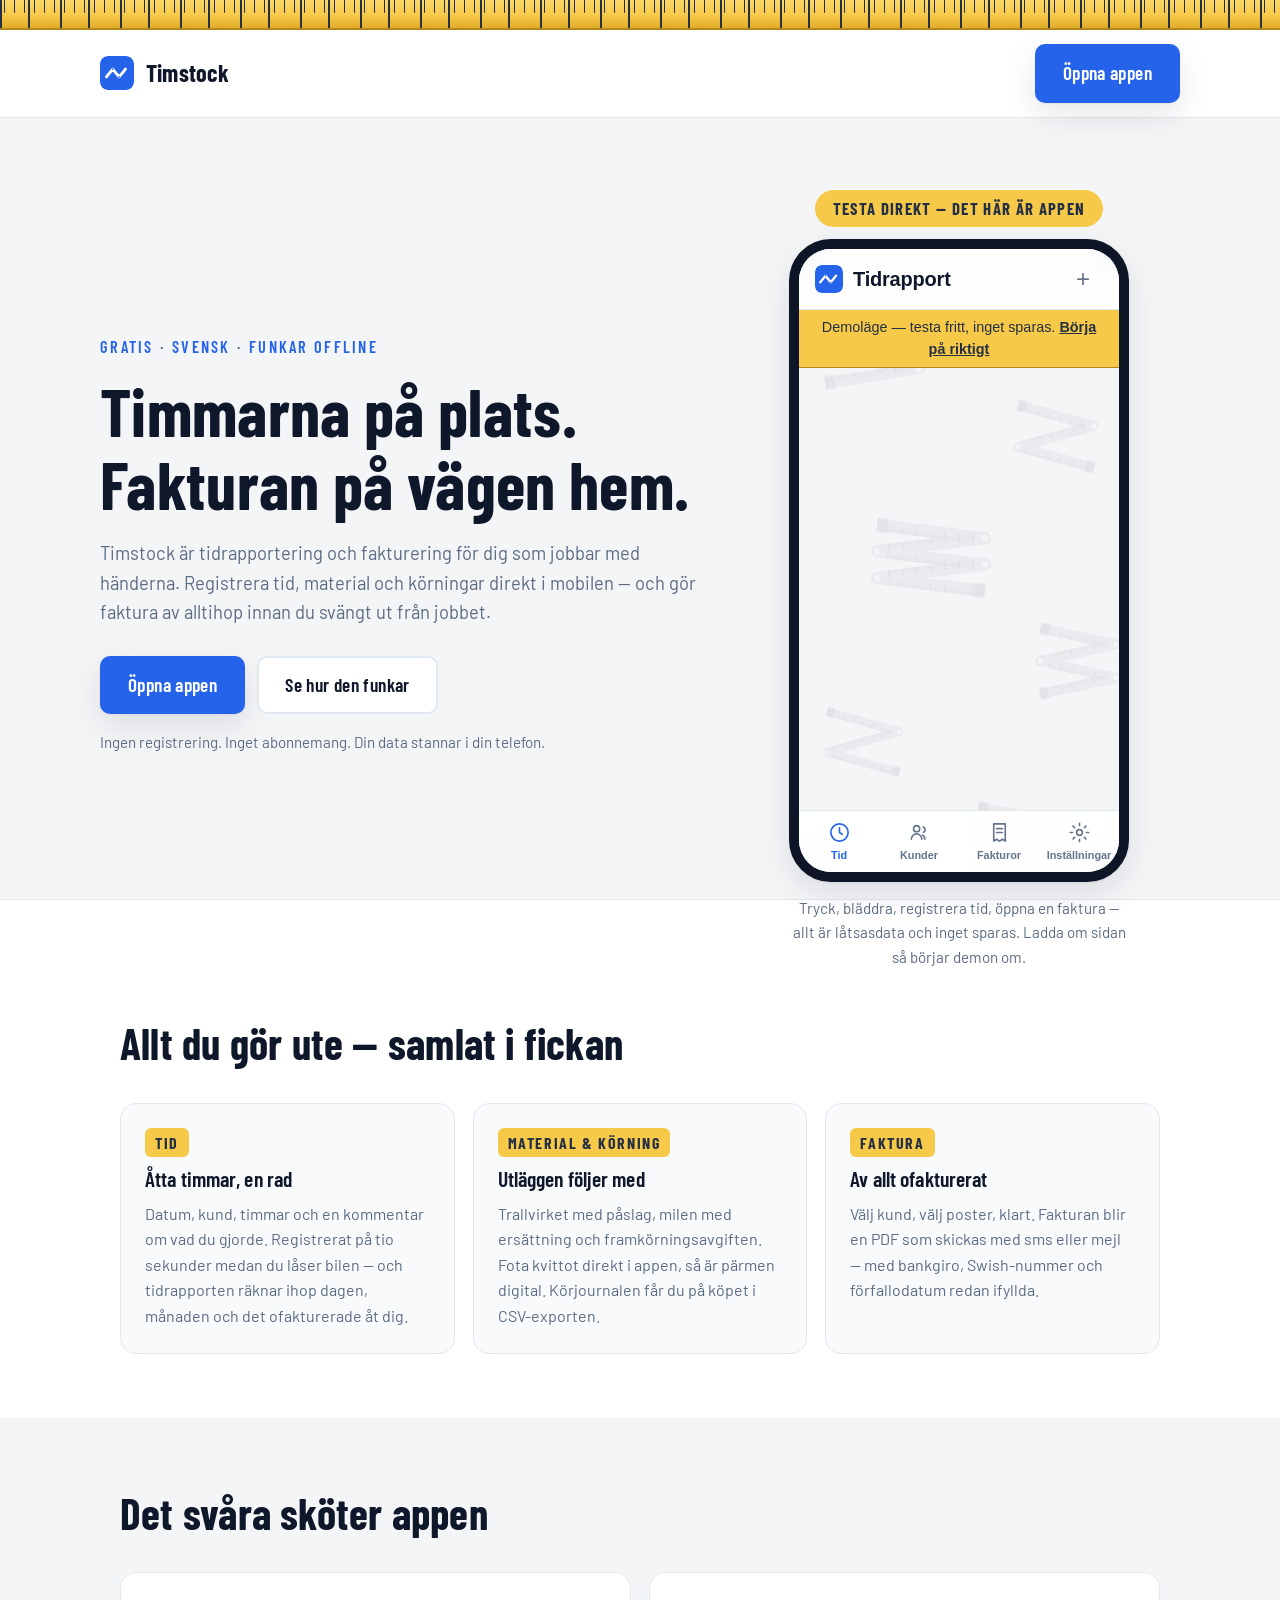
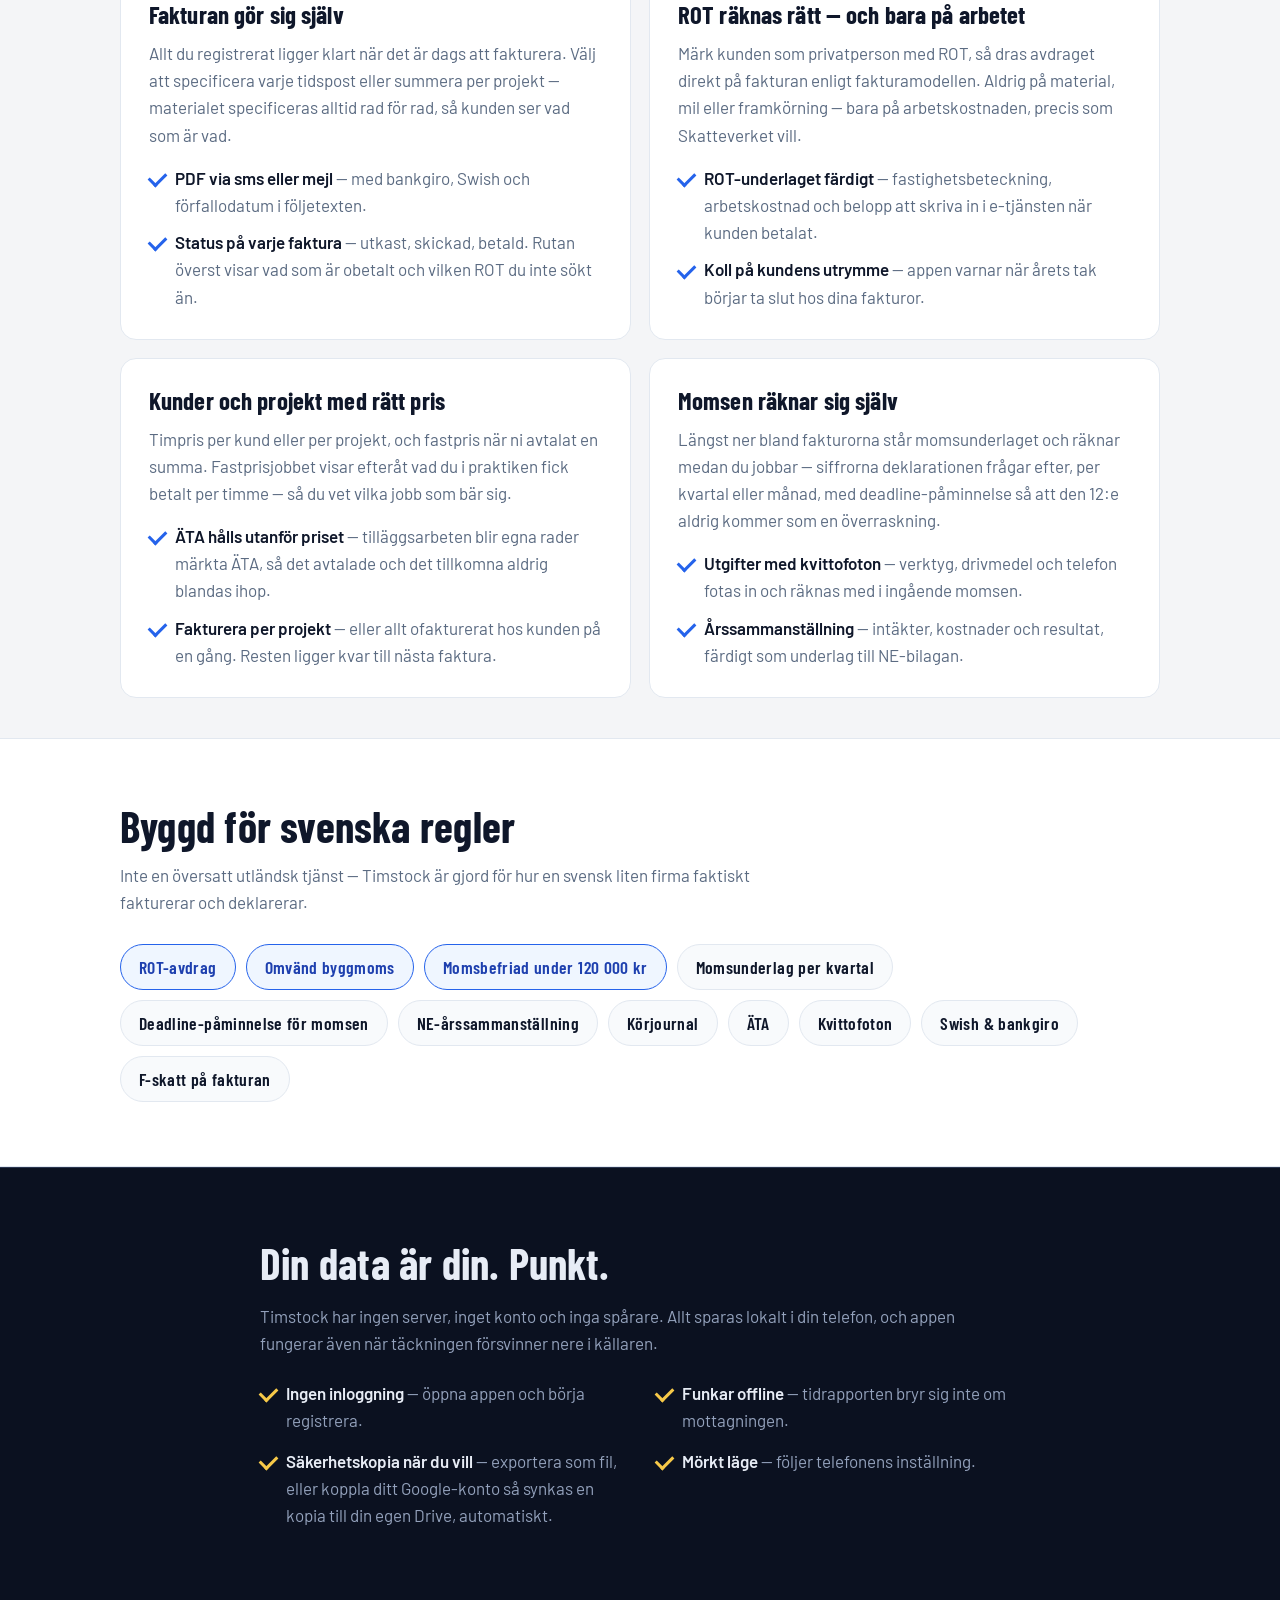
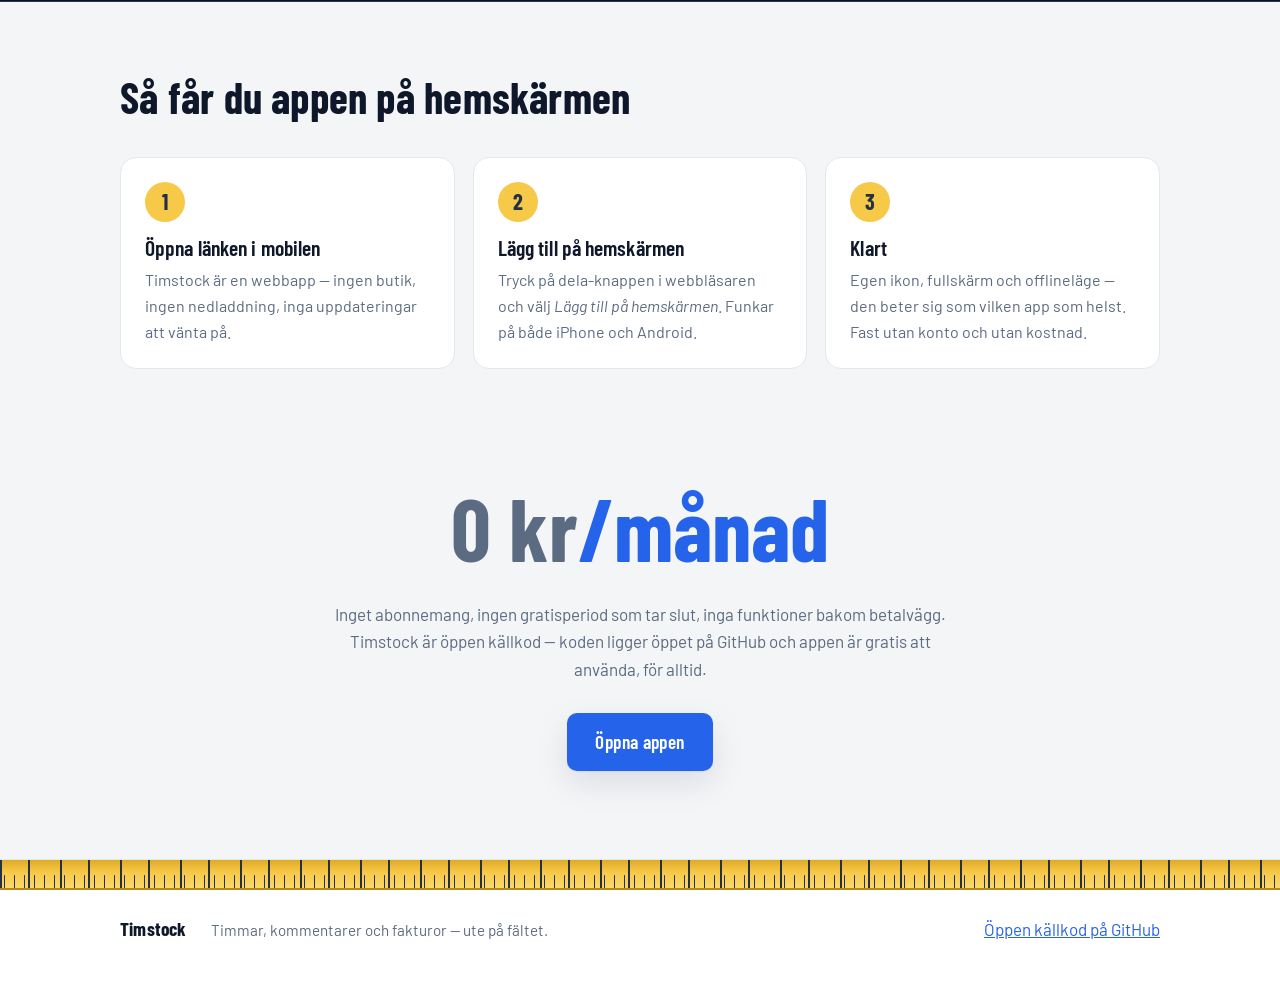
==== commit b2b87b58: "Demolage och levande demo pa marknadssidan Appen far ett demolage (?demo i adressen): js/demo.js see" ====
--- a/marknad/index.html
+++ b/marknad/index.html
@@ -146,9 +146,9 @@
 .hero .cta { display: flex; flex-wrap: wrap; gap: 12px; align-items: center; }
 .smallprint { margin-top: 16px; font-size: .95rem; color: var(--muted); }
 
-/* Telefonram */
+/* Telefonram med appen levande inuti (demoläge — inget sparas) */
 .phone {
-  width: min(300px, 78vw);
+  width: min(340px, 88vw);
   border-radius: 42px;
   border: 10px solid #0d1526;
   background: #0d1526;
@@ -156,9 +156,33 @@
   overflow: hidden;
   margin: 0 auto;
 }
-.phone img { width: 100%; }
-.hero .phone { position: relative; z-index: 2; margin-bottom: -70px; }
-@media (max-width: 879px) { .hero .phone { margin-bottom: -50px; } }
+.phone iframe {
+  display: block;
+  width: 100%;
+  aspect-ratio: 390 / 760;
+  border: 0;
+  background: #f4f5f7;
+}
+.demo-wrap { position: relative; z-index: 2; margin-bottom: -70px; }
+@media (max-width: 879px) { .demo-wrap { margin-bottom: -50px; } }
+.demo-tag {
+  width: max-content;
+  margin: 0 auto 12px;
+  font-family: "Barlow Condensed", sans-serif;
+  font-size: 1.05rem; font-weight: 700; letter-spacing: .08em;
+  text-transform: uppercase;
+  color: var(--rule-ink);
+  background: var(--rule);
+  border-radius: 999px;
+  padding: 5px 18px;
+}
+.demo-note {
+  margin: 14px auto 0;
+  max-width: 340px;
+  text-align: center;
+  font-size: .95rem;
+  color: var(--muted);
+}
 
 /* ---------- Tre kort ---------- */
 .trio { background: var(--surface); border-top: 1px solid var(--border); padding: 120px 0 64px; }
@@ -183,21 +207,21 @@
 .card p { color: var(--muted); font-size: 1rem; }
 
 /* ---------- Funktionsblock ---------- */
-.features { padding: 72px 0 8px; }
-.feature {
-  display: grid; gap: 32px; align-items: center;
-  padding: 40px 0;
-}
-@media (min-width: 880px) {
-  .feature { grid-template-columns: 1fr 1fr; gap: 56px; padding: 56px 0; }
-  .feature.swap .feature-copy { order: 2; }
-}
-.feature h3 { font-size: clamp(1.6rem, 3.5vw, 2.1rem); font-weight: 700; }
-.feature p { margin-top: 14px; color: var(--muted); }
-.feature ul { margin: 16px 0 0; padding: 0; list-style: none; display: grid; gap: 10px; }
-.feature li { padding-left: 26px; position: relative; color: var(--muted); }
-.feature li strong { color: var(--ink); font-weight: 600; }
-.feature li::before {
+.features { padding: 72px 0 40px; }
+.deep-grid { display: grid; gap: 18px; margin-top: 36px; }
+@media (min-width: 880px) { .deep-grid { grid-template-columns: 1fr 1fr; } }
+.deep {
+  background: var(--surface);
+  border: 1px solid var(--border);
+  border-radius: 16px;
+  padding: 28px;
+}
+.deep h3 { font-size: 1.55rem; font-weight: 700; }
+.deep > p { margin-top: 12px; color: var(--muted); }
+.deep ul { margin: 16px 0 0; padding: 0; list-style: none; display: grid; gap: 10px; }
+.deep li { padding-left: 26px; position: relative; color: var(--muted); }
+.deep li strong { color: var(--ink); font-weight: 600; }
+.deep li::before {
   content: "";
   position: absolute; left: 0; top: .42em;
   width: 14px; height: 8px;
@@ -225,11 +249,11 @@
   background: var(--band); color: var(--band-ink); overflow: hidden;
   border-top: 1px solid var(--band-border); border-bottom: 1px solid var(--band-border);
 }
-.band-grid { display: grid; gap: 40px; align-items: center; padding: 72px 0; }
-@media (min-width: 880px) { .band-grid { grid-template-columns: 1fr 1fr; gap: 56px; } }
+.band-inner { max-width: 760px; padding: 72px 0; }
 .band h2 { color: var(--band-ink); }
 .band p { color: var(--band-muted); margin-top: 16px; }
 .band ul { margin: 22px 0 0; padding: 0; list-style: none; display: grid; gap: 12px; }
+@media (min-width: 720px) { .band ul { grid-template-columns: 1fr 1fr; gap: 14px 32px; } }
 .band li { padding-left: 26px; position: relative; color: var(--band-muted); }
 .band li strong { color: var(--band-ink); font-weight: 600; }
 .band li::before {
@@ -240,7 +264,6 @@
   border-bottom: 3px solid var(--rule);
   transform: rotate(-45deg);
 }
-.band .phone { border-color: #253045; background: #253045; }
 
 /* ---------- Installation ---------- */
 .install { padding: 72px 0; }
@@ -315,8 +338,13 @@
       </div>
       <p class="smallprint">Ingen registrering. Inget abonnemang. Din data stannar i din telefon.</p>
     </div>
-    <div class="phone">
-      <img src="bilder/tidrapport.png" alt="Tidrapporten i Timstock: dagens poster med timmar, körning och summeringar" width="780" height="1688">
+    <div class="demo-wrap" id="demo">
+      <p class="demo-tag">Testa direkt — det här är appen</p>
+      <div class="phone">
+        <iframe src="../index.html?demo=1" title="Timstock i demoläge — testa appen med låtsasdata"></iframe>
+      </div>
+      <p class="demo-note">Tryck, bläddra, registrera tid, öppna en faktura — allt är
+      låtsasdata och inget sparas. Ladda om sidan så börjar demon om.</p>
     </div>
   </div>
 </section>
@@ -352,29 +380,23 @@
 
 <section class="features">
   <div class="wrap">
-
-    <div class="feature">
-      <div class="feature-copy">
+    <h2>Det svåra sköter appen</h2>
+    <div class="deep-grid">
+
+      <div class="deep">
         <h3>Fakturan gör sig själv</h3>
         <p>Allt du registrerat ligger klart när det är dags att fakturera. Välj
         att specificera varje tidspost eller summera per projekt — materialet
         specificeras alltid rad för rad, så kunden ser vad som är vad.</p>
         <ul>
-          <li><strong>Momsunderlaget räknar medan du jobbar</strong> — utgående och
-          ingående moms per kvartal, med deadline-påminnelse inför deklarationen.</li>
+          <li><strong>PDF via sms eller mejl</strong> — med bankgiro, Swish och
+          förfallodatum i följetexten.</li>
           <li><strong>Status på varje faktura</strong> — utkast, skickad, betald.
           Rutan överst visar vad som är obetalt och vilken ROT du inte sökt än.</li>
-          <li><strong>Årssammanställning</strong> — intäkter, kostnader och resultat,
-          färdigt som underlag till NE-bilagan.</li>
         </ul>
       </div>
-      <div class="phone">
-        <img src="bilder/fakturor.png" alt="Fakturalistan i Timstock med status, obetalt och momsunderlag per kvartal" width="780" height="1688">
-      </div>
-    </div>
-
-    <div class="feature swap">
-      <div class="feature-copy">
+
+      <div class="deep">
         <h3>ROT räknas rätt — och bara på arbetet</h3>
         <p>Märk kunden som privatperson med ROT, så dras avdraget direkt på
         fakturan enligt fakturamodellen. Aldrig på material, mil eller
@@ -384,17 +406,10 @@
           arbetskostnad och belopp att skriva in i e-tjänsten när kunden betalat.</li>
           <li><strong>Koll på kundens utrymme</strong> — appen varnar när årets
           tak börjar ta slut hos dina fakturor.</li>
-          <li><strong>Funkar med fastpris</strong> — appen håller isär arbete och
-          material även i en klumpsumma.</li>
         </ul>
       </div>
-      <div class="phone">
-        <img src="bilder/faktura-rot.png" alt="En ROT-faktura i Timstock med avdraget som egen rad och färdigt ROT-underlag" width="780" height="1688">
-      </div>
-    </div>
-
-    <div class="feature">
-      <div class="feature-copy">
+
+      <div class="deep">
         <h3>Kunder och projekt med rätt pris</h3>
         <p>Timpris per kund eller per projekt, och fastpris när ni avtalat en
         summa. Fastprisjobbet visar efteråt vad du i praktiken fick betalt per
@@ -406,11 +421,21 @@
           kunden på en gång. Resten ligger kvar till nästa faktura.</li>
         </ul>
       </div>
-      <div class="phone">
-        <img src="bilder/kunder.png" alt="Kundlistan i Timstock med timpris, ROT-märkning och ofakturerat per kund" width="780" height="1688">
-      </div>
+
+      <div class="deep">
+        <h3>Momsen räknar sig själv</h3>
+        <p>Längst ner bland fakturorna står momsunderlaget och räknar medan du
+        jobbar — siffrorna deklarationen frågar efter, per kvartal eller månad,
+        med deadline-påminnelse så att den 12:e aldrig kommer som en överraskning.</p>
+        <ul>
+          <li><strong>Utgifter med kvittofoton</strong> — verktyg, drivmedel och
+          telefon fotas in och räknas med i ingående momsen.</li>
+          <li><strong>Årssammanställning</strong> — intäkter, kostnader och resultat,
+          färdigt som underlag till NE-bilagan.</li>
+        </ul>
+      </div>
+
     </div>
-
   </div>
 </section>
 
@@ -436,23 +461,18 @@
 </section>
 
 <section class="band">
-  <div class="wrap band-grid">
-    <div>
-      <h2>Din data är din. Punkt.</h2>
-      <p>Timstock har ingen server, inget konto och inga spårare. Allt sparas
-      lokalt i din telefon, och appen fungerar även när täckningen försvinner
-      nere i källaren.</p>
-      <ul>
-        <li><strong>Ingen inloggning</strong> — öppna appen och börja registrera.</li>
-        <li><strong>Funkar offline</strong> — tidrapporten bryr sig inte om mottagningen.</li>
-        <li><strong>Säkerhetskopia när du vill</strong> — exportera som fil, eller koppla
-        ditt Google-konto så synkas en kopia till din egen Drive, automatiskt.</li>
-        <li><strong>Mörkt läge</strong> — följer telefonens inställning.</li>
-      </ul>
-    </div>
-    <div class="phone">
-      <img src="bilder/tidrapport-mork.png" alt="Timstock i mörkt läge" width="780" height="1688">
-    </div>
+  <div class="wrap band-inner">
+    <h2>Din data är din. Punkt.</h2>
+    <p>Timstock har ingen server, inget konto och inga spårare. Allt sparas
+    lokalt i din telefon, och appen fungerar även när täckningen försvinner
+    nere i källaren.</p>
+    <ul>
+      <li><strong>Ingen inloggning</strong> — öppna appen och börja registrera.</li>
+      <li><strong>Funkar offline</strong> — tidrapporten bryr sig inte om mottagningen.</li>
+      <li><strong>Säkerhetskopia när du vill</strong> — exportera som fil, eller koppla
+      ditt Google-konto så synkas en kopia till din egen Drive, automatiskt.</li>
+      <li><strong>Mörkt läge</strong> — följer telefonens inställning.</li>
+    </ul>
   </div>
 </section>
 
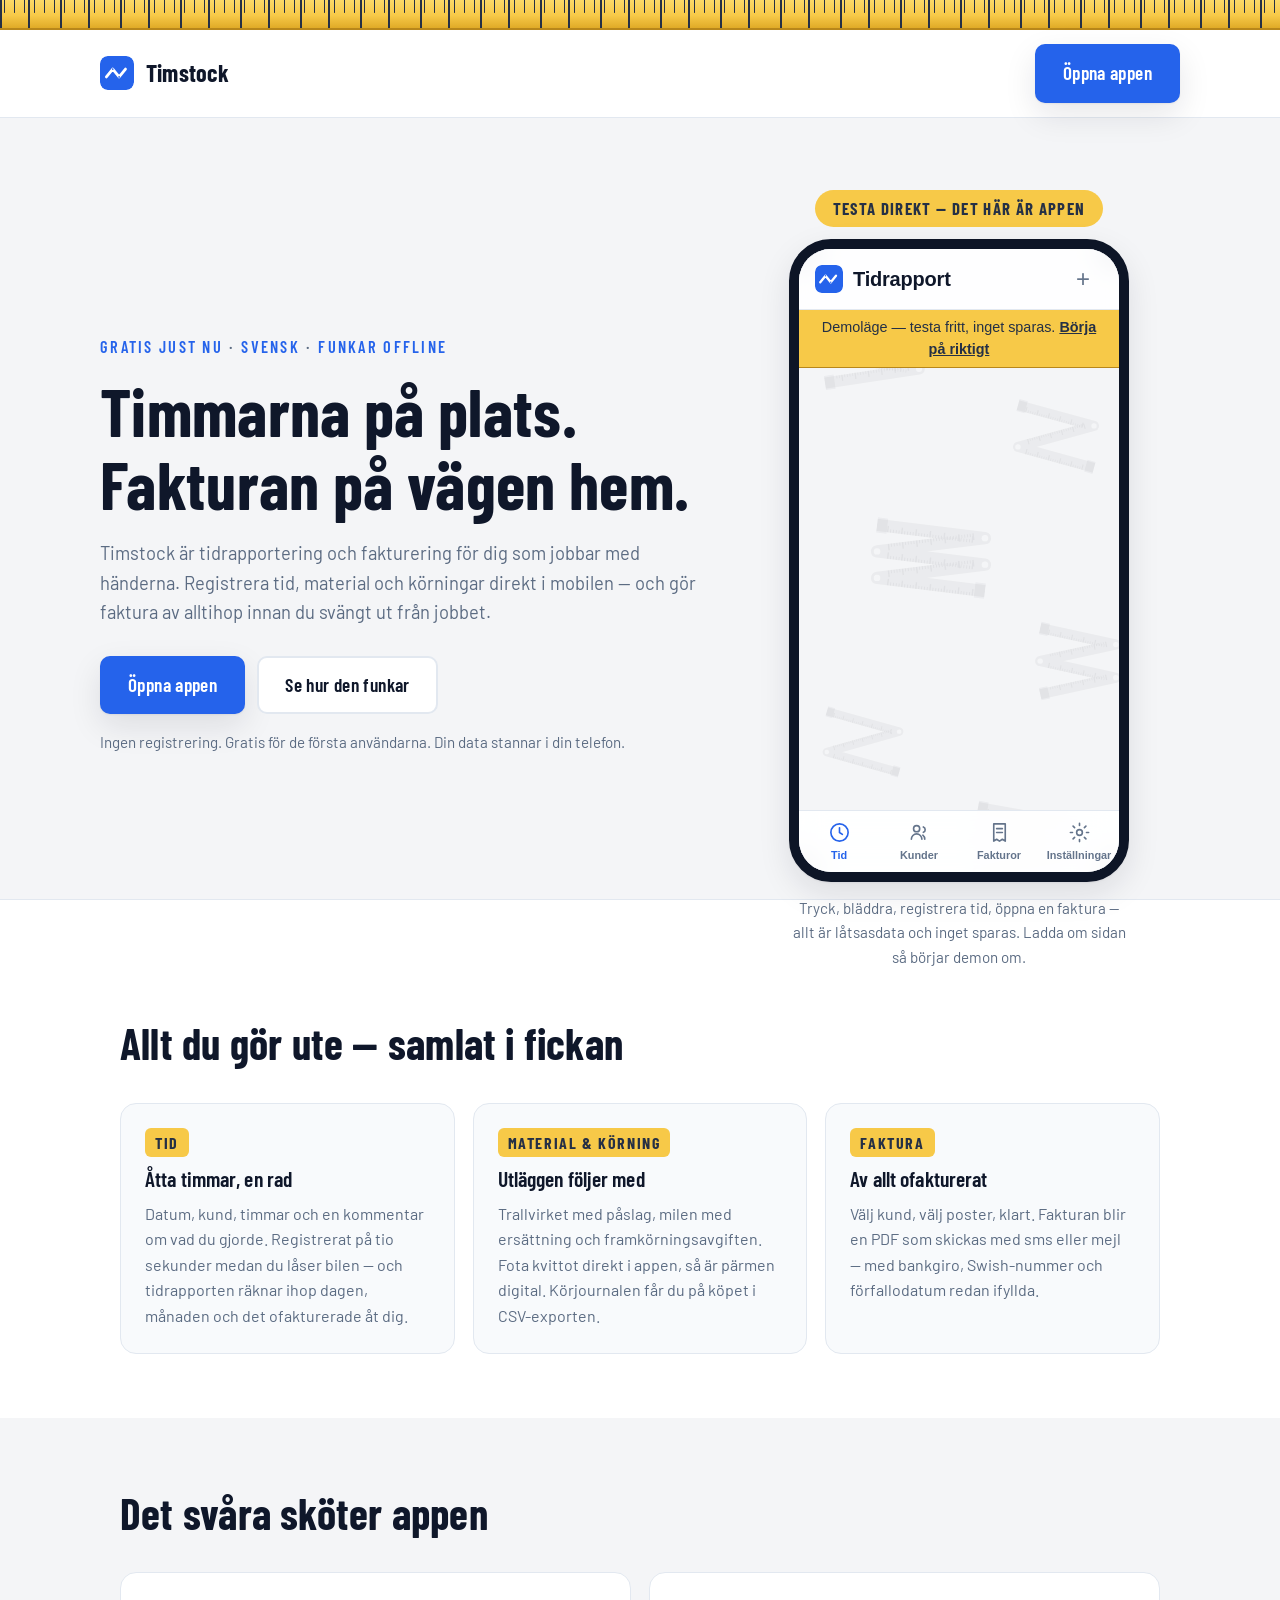
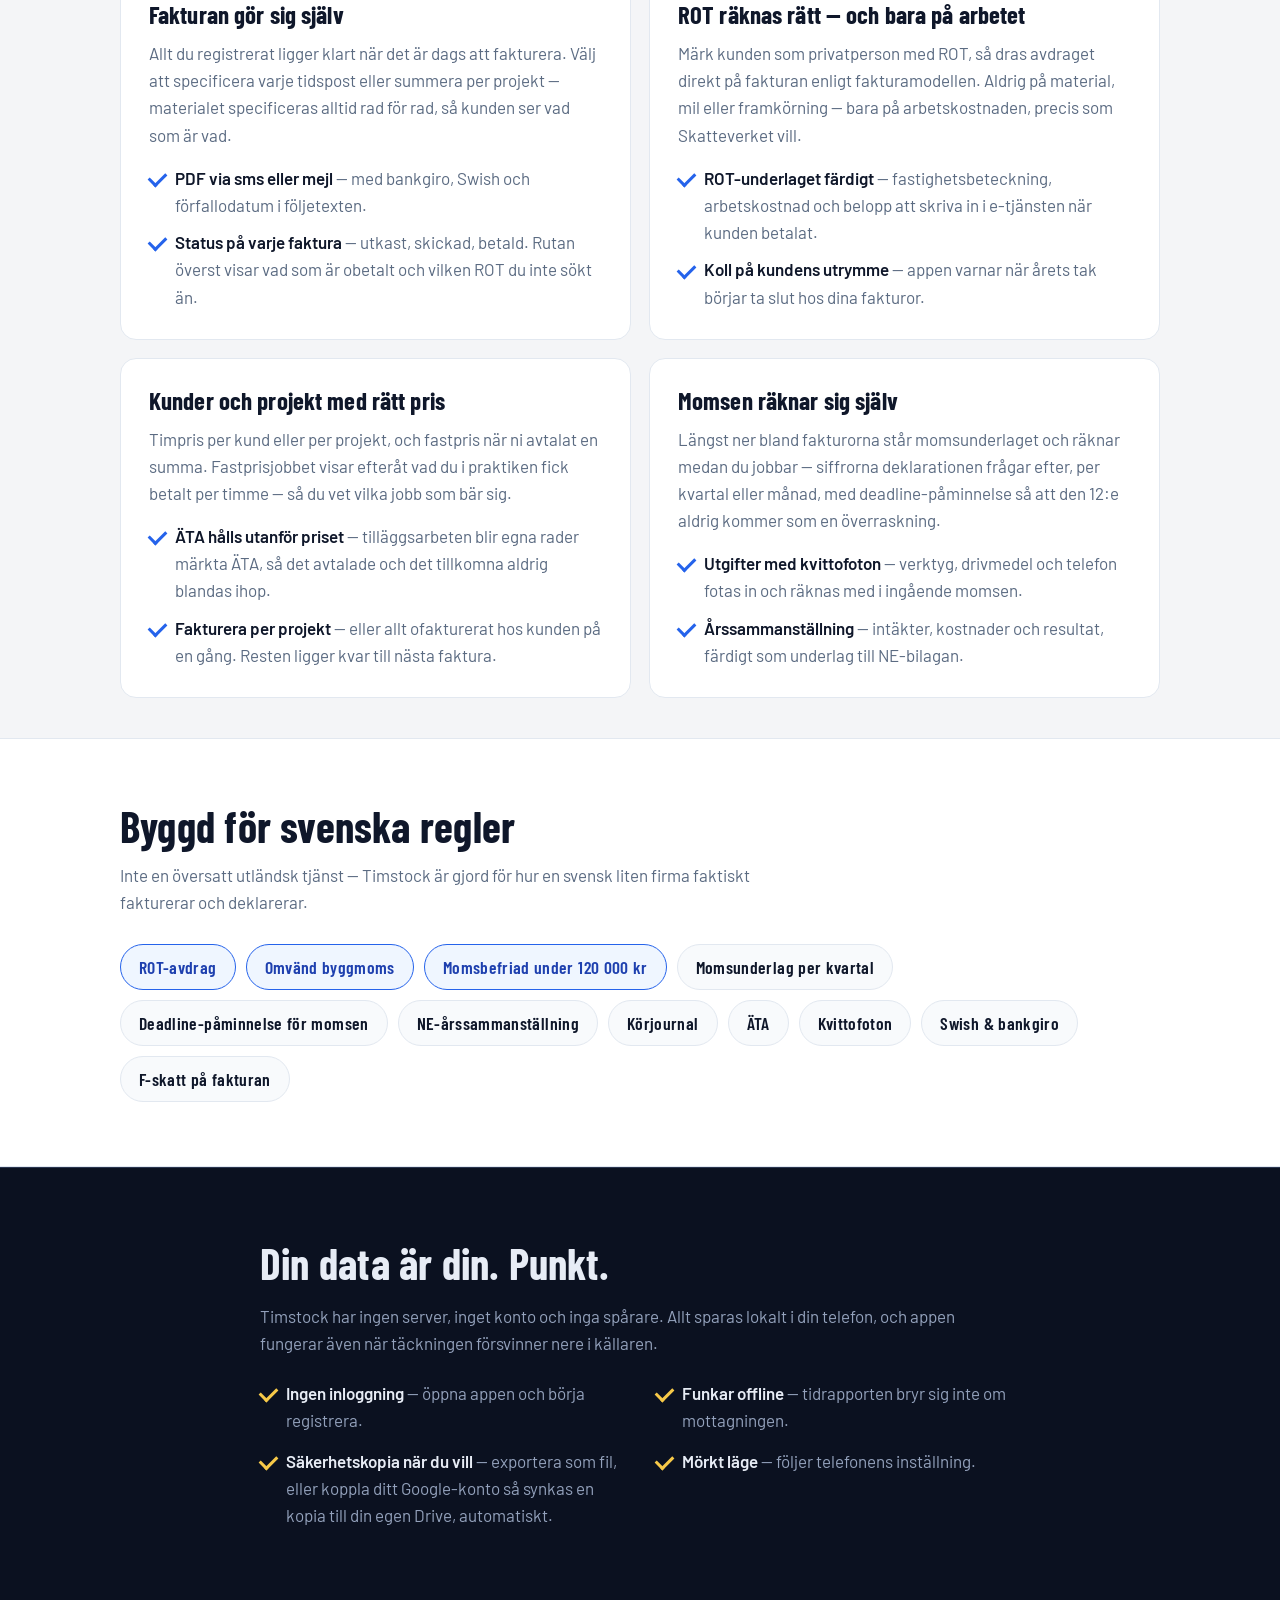
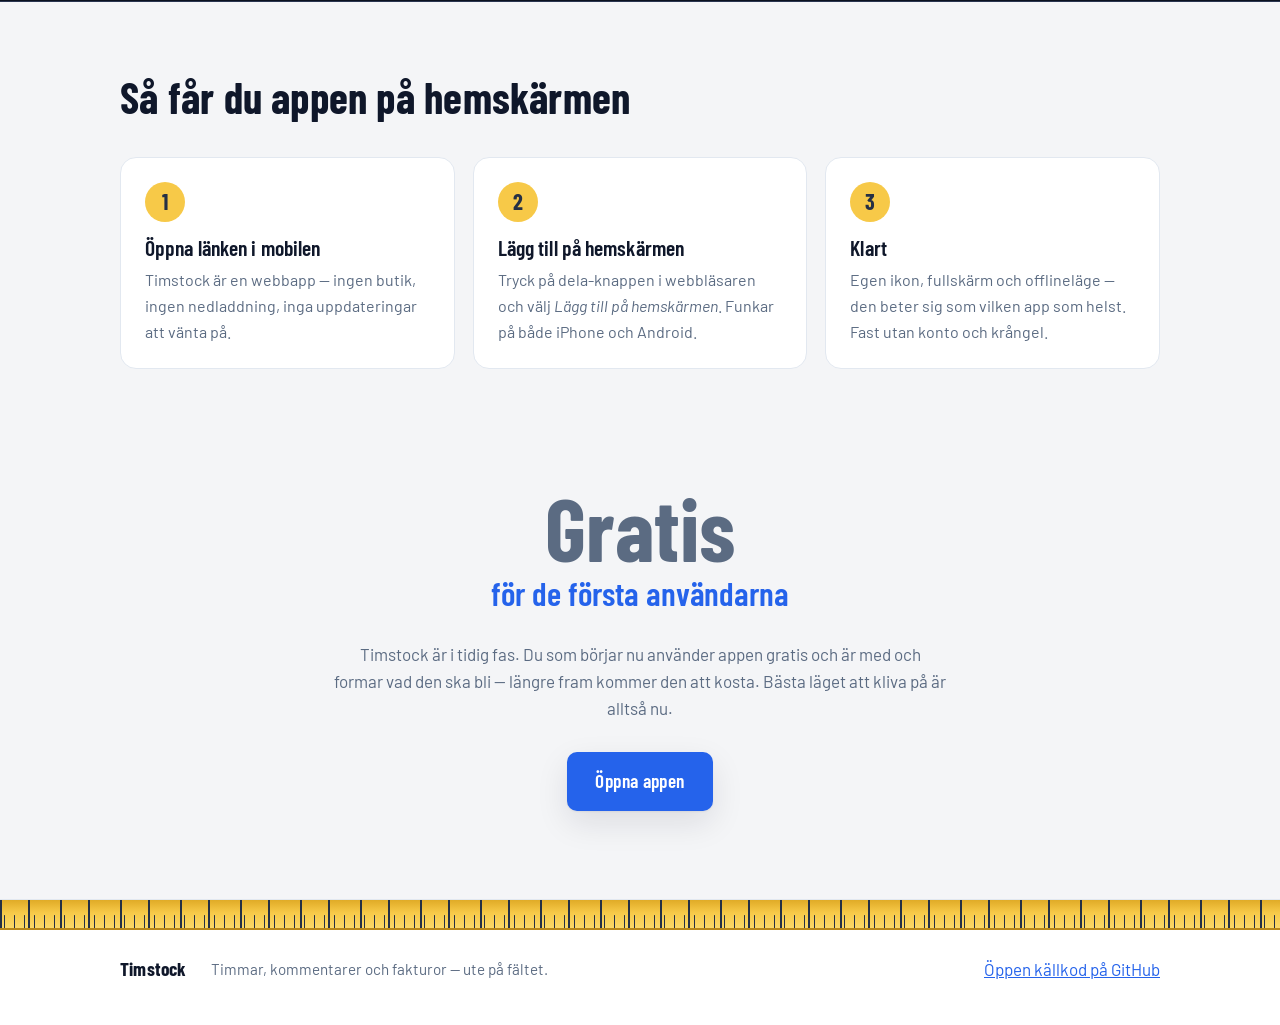
==== commit ba90051c: "Gratis for de forsta anvandarna i stallet for 0 kr/manad Appen ska kosta langre fram, sa alla for-al" ====
--- a/marknad/index.html
+++ b/marknad/index.html
@@ -3,10 +3,10 @@
 <head>
 <meta charset="utf-8">
 <meta name="viewport" content="width=device-width, initial-scale=1">
-<meta name="description" content="Timstock — gratis tidrapportering och fakturering för hantverkare. Tid, material, körningar och fakturor med ROT och omvänd byggmoms. Ingen server, ingen registrering.">
+<meta name="description" content="Timstock — tidrapportering och fakturering för hantverkare. Tid, material, körningar och fakturor med ROT och omvänd byggmoms. Ingen server, ingen registrering — gratis för de första användarna.">
 <!-- Byt till absolut URL när sidan hostas, t.ex. https://dittnamn.github.io/timstock/marknad/bilder/og.png -->
 <meta property="og:title" content="Timstock — timmarna på plats, fakturan på vägen hem">
-<meta property="og:description" content="Gratis tidrapportering och fakturering för hantverkare. ROT, omvänd byggmoms och momsunderlag inbyggt. Din data stannar hos dig.">
+<meta property="og:description" content="Tidrapportering och fakturering för hantverkare — gratis för de första användarna. ROT, omvänd byggmoms och momsunderlag inbyggt. Din data stannar hos dig.">
 <meta property="og:image" content="bilder/og.png">
 <title>Timstock — tid och faktura för hantverkare</title>
 <link rel="icon" href="../icon.svg" type="image/svg+xml">
@@ -296,7 +296,13 @@
   font-family: "Barlow Condensed", sans-serif;
   font-size: clamp(3.4rem, 10vw, 5.5rem); font-weight: 700; line-height: 1;
 }
-.price .big span { color: var(--accent); }
+.price .big span {
+  display: block;
+  font-size: .38em;
+  font-weight: 600;
+  color: var(--accent);
+  margin-top: 6px;
+}
 .price p { color: var(--muted); max-width: 36em; margin: 18px auto 30px; }
 
 /* ---------- Sidfot ---------- */
@@ -327,7 +333,7 @@
 <section class="hero">
   <div class="wrap hero-grid">
     <div>
-      <p class="eyebrow">Gratis<span class="dot">·</span>Svensk<span class="dot">·</span>Funkar offline</p>
+      <p class="eyebrow">Gratis just nu<span class="dot">·</span>Svensk<span class="dot">·</span>Funkar offline</p>
       <h1>Timmarna på plats.<br>Fakturan på vägen hem.</h1>
       <p class="lead">Timstock är tidrapportering och fakturering för dig som jobbar
       med händerna. Registrera tid, material och körningar direkt i mobilen —
@@ -336,7 +342,7 @@
         <a class="btn btn-primary" href="../index.html">Öppna appen</a>
         <a class="btn btn-ghost" href="#funktioner">Se hur den funkar</a>
       </div>
-      <p class="smallprint">Ingen registrering. Inget abonnemang. Din data stannar i din telefon.</p>
+      <p class="smallprint">Ingen registrering. Gratis för de första användarna. Din data stannar i din telefon.</p>
     </div>
     <div class="demo-wrap" id="demo">
       <p class="demo-tag">Testa direkt — det här är appen</p>
@@ -493,7 +499,7 @@
       <div class="step">
         <h3>Klart</h3>
         <p>Egen ikon, fullskärm och offlineläge — den beter sig som vilken app
-        som helst. Fast utan konto och utan kostnad.</p>
+        som helst. Fast utan konto och krångel.</p>
       </div>
     </div>
   </div>
@@ -501,10 +507,10 @@
 
 <section class="price">
   <div class="wrap">
-    <p class="big">0 kr<span>/månad</span></p>
-    <p>Inget abonnemang, ingen gratisperiod som tar slut, inga funktioner bakom
-    betalvägg. Timstock är öppen källkod — koden ligger öppet på GitHub och
-    appen är gratis att använda, för alltid.</p>
+    <p class="big">Gratis<span>för de första användarna</span></p>
+    <p>Timstock är i tidig fas. Du som börjar nu använder appen gratis och är
+    med och formar vad den ska bli — längre fram kommer den att kosta. Bästa
+    läget att kliva på är alltså nu.</p>
     <a class="btn btn-primary" href="../index.html">Öppna appen</a>
   </div>
 </section>
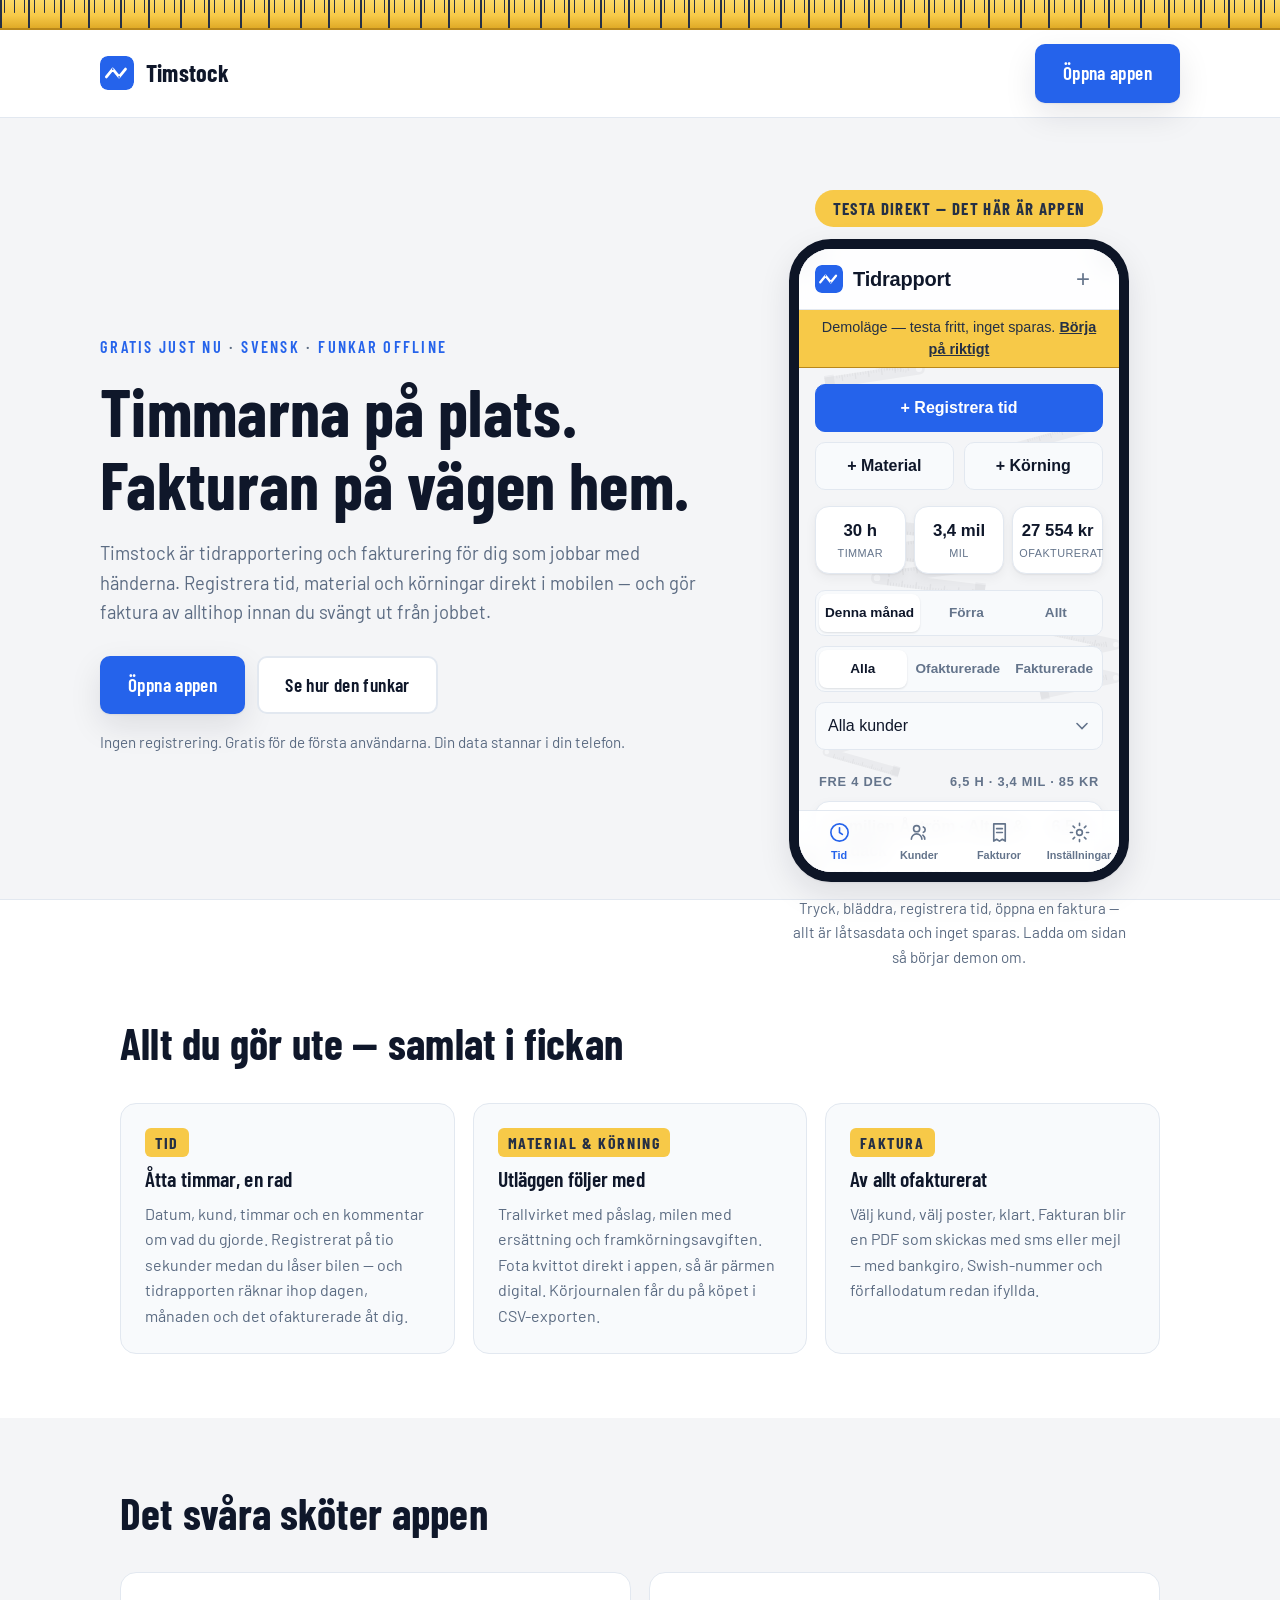
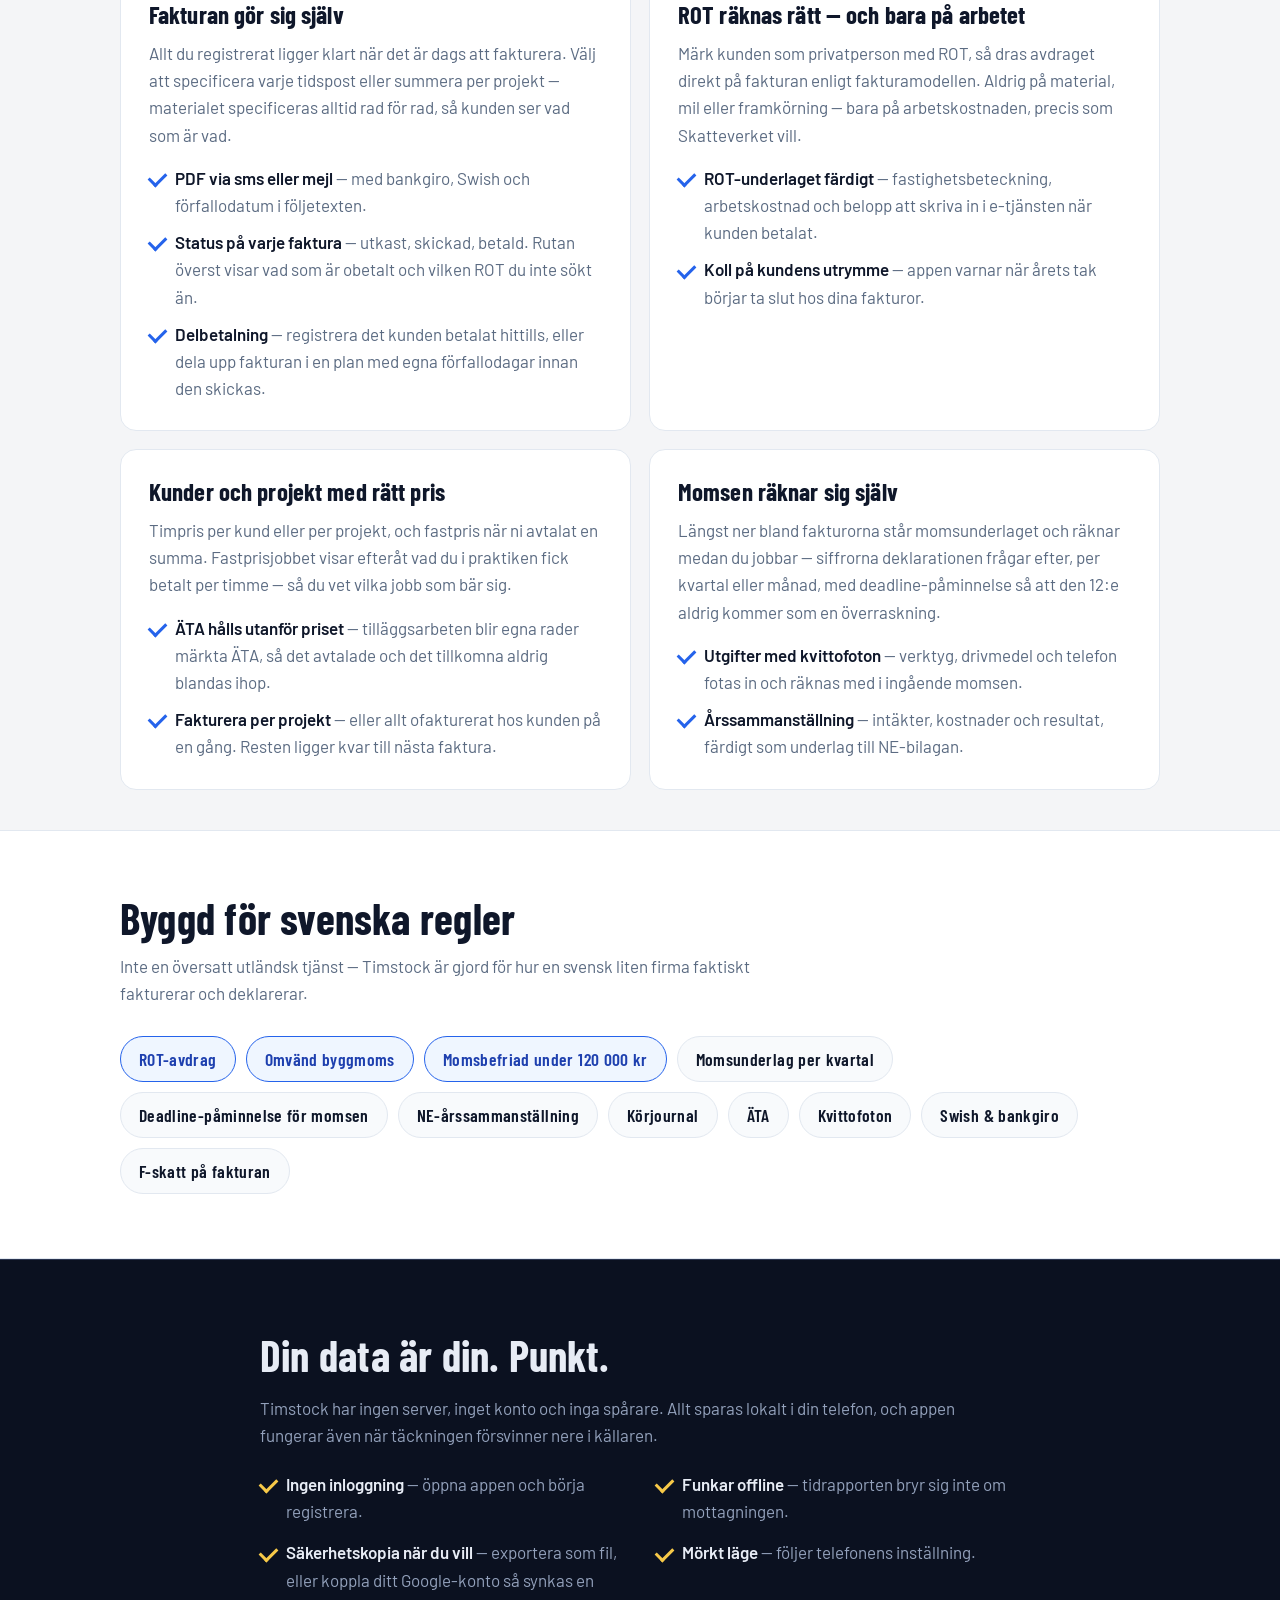
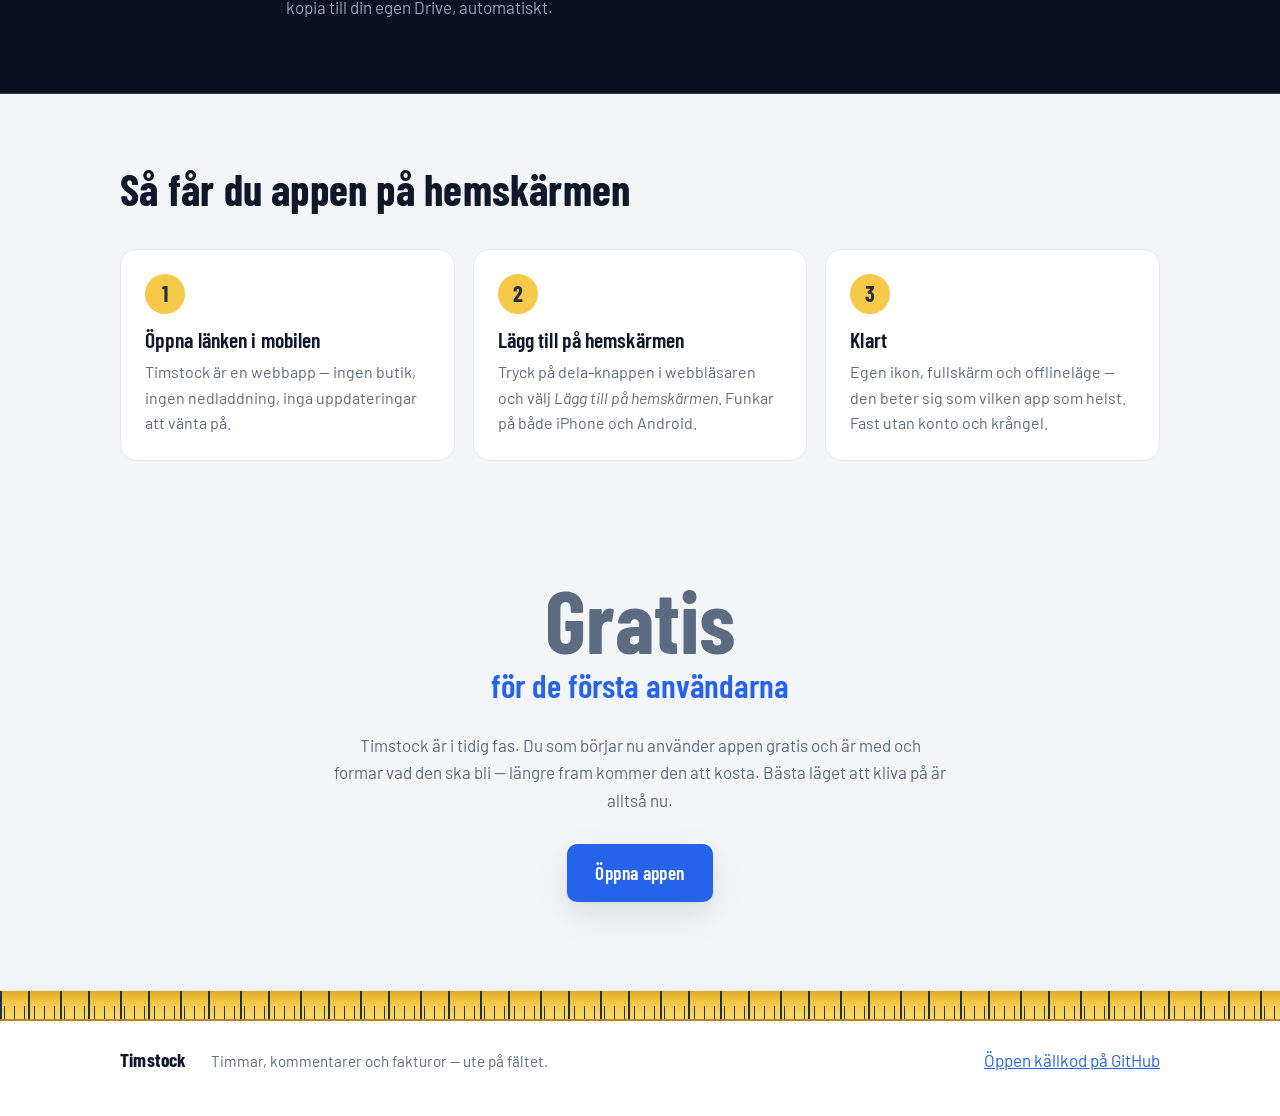
==== commit 1197c734: "Delbetalning: registrera inbetalningar och gor upp en delbetalningsplan En faktura kan nu betalas i " ====
--- a/marknad/index.html
+++ b/marknad/index.html
@@ -4,10 +4,10 @@
 <meta charset="utf-8">
 <meta name="viewport" content="width=device-width, initial-scale=1">
 <meta name="description" content="Timstock — tidrapportering och fakturering för hantverkare. Tid, material, körningar och fakturor med ROT och omvänd byggmoms. Ingen server, ingen registrering — gratis för de första användarna.">
-<!-- Byt till absolut URL när sidan hostas, t.ex. https://dittnamn.github.io/timstock/marknad/bilder/og.png -->
 <meta property="og:title" content="Timstock — timmarna på plats, fakturan på vägen hem">
 <meta property="og:description" content="Tidrapportering och fakturering för hantverkare — gratis för de första användarna. ROT, omvänd byggmoms och momsunderlag inbyggt. Din data stannar hos dig.">
-<meta property="og:image" content="bilder/og.png">
+<meta property="og:url" content="https://fille382.github.io/timstock/marknad/">
+<meta property="og:image" content="https://fille382.github.io/timstock/marknad/bilder/og.png">
 <title>Timstock — tid och faktura för hantverkare</title>
 <link rel="icon" href="../icon.svg" type="image/svg+xml">
 <link rel="stylesheet" href="https://fonts.googleapis.com/css2?family=Barlow+Condensed:wght@500;600;700&family=Barlow:ital,wght@0,400;0,500;0,600;1,400&display=swap">
@@ -68,7 +68,10 @@
   color: var(--ink);
   font: 17px/1.6 "Barlow", -apple-system, "Segoe UI", Roboto, "Helvetica Neue", Arial, sans-serif;
   -webkit-font-smoothing: antialiased;
-}
+  overflow-x: clip; /* sidan får aldrig skrolla i sidled på mobil */
+}
+/* En grid-kolumn får aldrig tvingas bredare än skärmen av sitt innehåll */
+.hero-grid > *, .trio-grid > *, .deep-grid > *, .steps > * { min-width: 0; }
 img { max-width: 100%; display: block; }
 a { color: var(--accent); }
 
@@ -114,6 +117,7 @@
 /* ---------- Knappar ---------- */
 .btn {
   display: inline-block;
+  white-space: nowrap;
   font-family: "Barlow Condensed", sans-serif;
   font-size: 1.2rem; font-weight: 600; letter-spacing: .02em;
   padding: 12px 26px;
@@ -123,6 +127,8 @@
   transition: transform .12s ease, box-shadow .12s ease;
 }
 .btn:hover { transform: translateY(-1px); }
+@media (max-width: 420px) { .btn { padding: 10px 18px; font-size: 1.1rem; } }
+@media (max-width: 360px) { .btn { padding: 9px 12px; } .top-row { gap: 10px; } }
 .btn:focus-visible { outline: 3px solid var(--rule); outline-offset: 2px; }
 .btn-primary { background: var(--accent); color: var(--accent-ink); box-shadow: var(--shadow); }
 .btn-ghost { border-color: var(--border); color: var(--ink); background: var(--surface); }
@@ -166,7 +172,9 @@
 .demo-wrap { position: relative; z-index: 2; margin-bottom: -70px; }
 @media (max-width: 879px) { .demo-wrap { margin-bottom: -50px; } }
 .demo-tag {
-  width: max-content;
+  width: fit-content;
+  max-width: 100%;
+  text-align: center;
   margin: 0 auto 12px;
   font-family: "Barlow Condensed", sans-serif;
   font-size: 1.05rem; font-weight: 700; letter-spacing: .08em;
@@ -326,7 +334,7 @@
   <div class="wrap top-row">
     <img src="../icon.svg" alt="">
     <span class="brand">Timstock</span>
-    <a class="btn btn-primary" href="../index.html">Öppna appen</a>
+    <a class="btn btn-primary" href="https://fille382.github.io/timstock/index.html#/">Öppna appen</a>
   </div>
 </header>
 
@@ -339,7 +347,7 @@
       med händerna. Registrera tid, material och körningar direkt i mobilen —
       och gör faktura av alltihop innan du svängt ut från jobbet.</p>
       <div class="cta">
-        <a class="btn btn-primary" href="../index.html">Öppna appen</a>
+        <a class="btn btn-primary" href="https://fille382.github.io/timstock/index.html#/">Öppna appen</a>
         <a class="btn btn-ghost" href="#funktioner">Se hur den funkar</a>
       </div>
       <p class="smallprint">Ingen registrering. Gratis för de första användarna. Din data stannar i din telefon.</p>
@@ -399,6 +407,8 @@
           förfallodatum i följetexten.</li>
           <li><strong>Status på varje faktura</strong> — utkast, skickad, betald.
           Rutan överst visar vad som är obetalt och vilken ROT du inte sökt än.</li>
+          <li><strong>Delbetalning</strong> — registrera det kunden betalat hittills,
+          eller dela upp fakturan i en plan med egna förfallodagar innan den skickas.</li>
         </ul>
       </div>
 
@@ -511,7 +521,7 @@
     <p>Timstock är i tidig fas. Du som börjar nu använder appen gratis och är
     med och formar vad den ska bli — längre fram kommer den att kosta. Bästa
     läget att kliva på är alltså nu.</p>
-    <a class="btn btn-primary" href="../index.html">Öppna appen</a>
+    <a class="btn btn-primary" href="https://fille382.github.io/timstock/index.html#/">Öppna appen</a>
   </div>
 </section>
 
